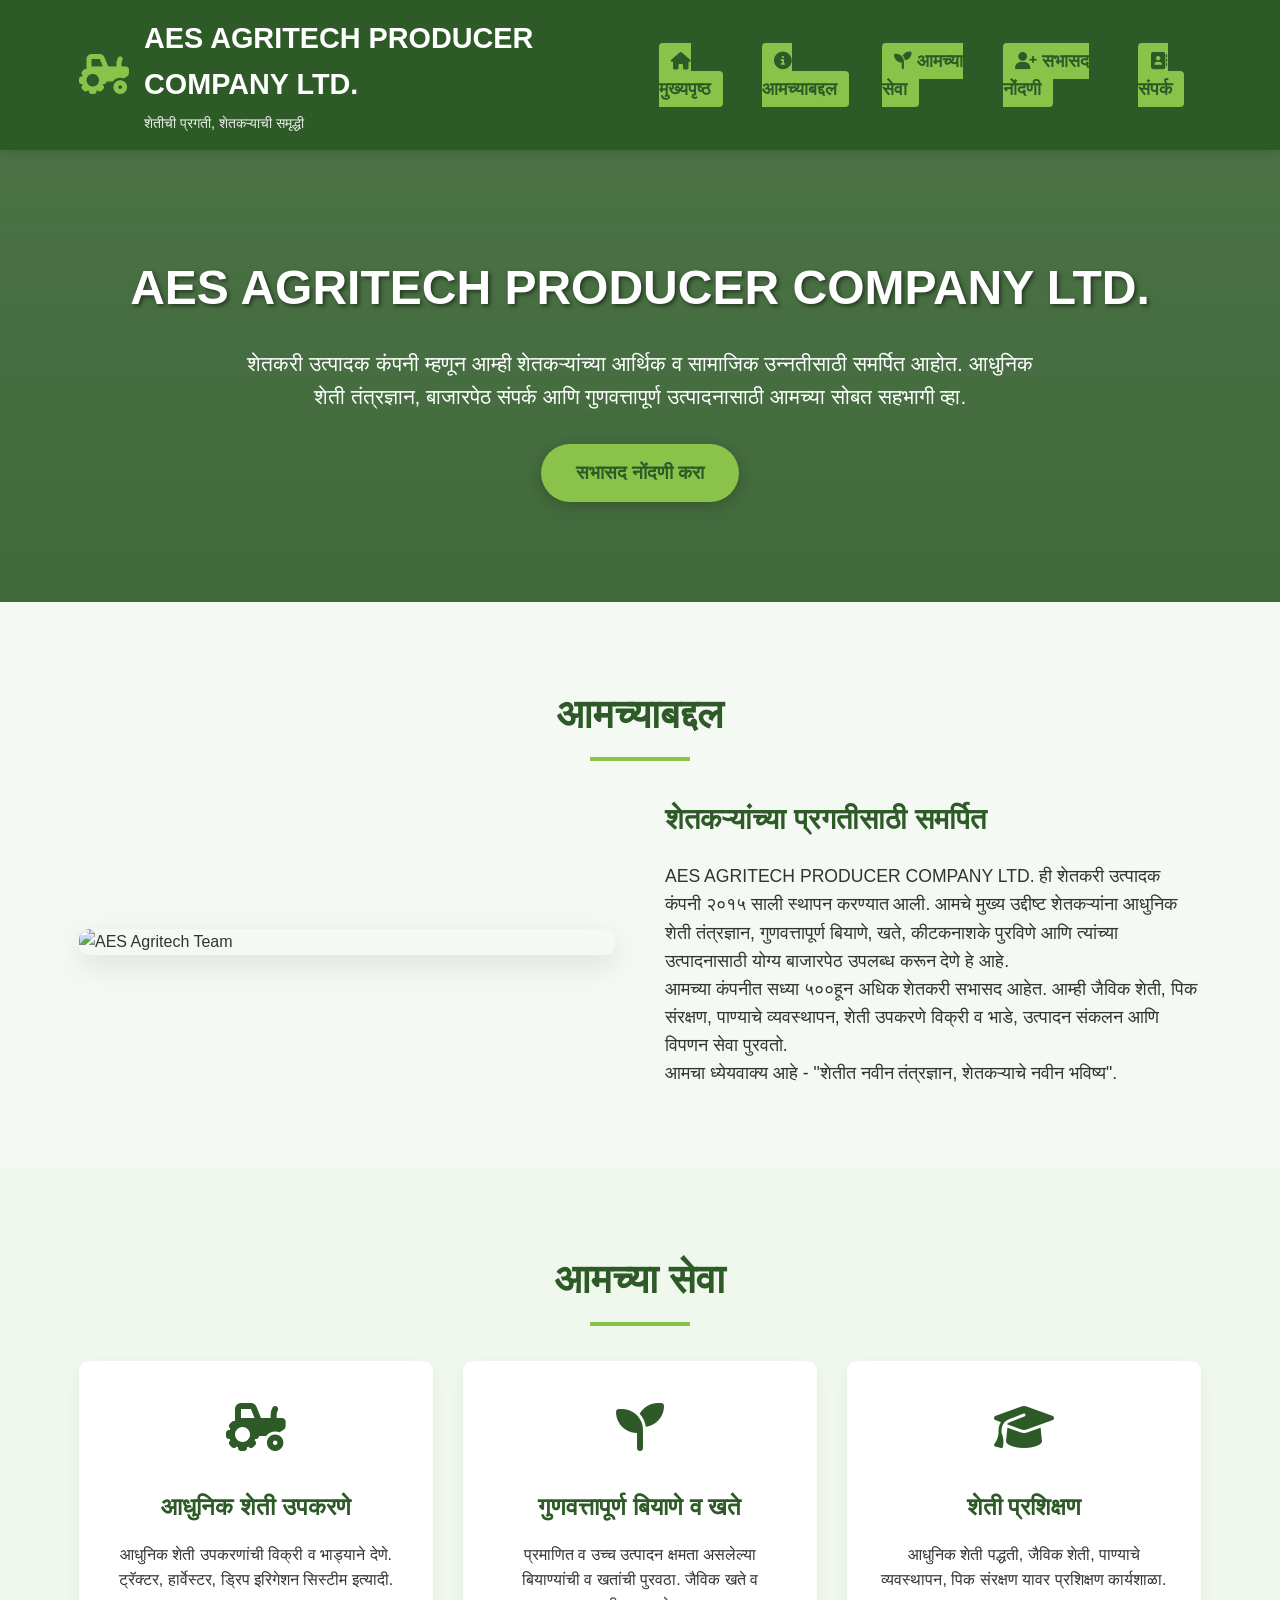
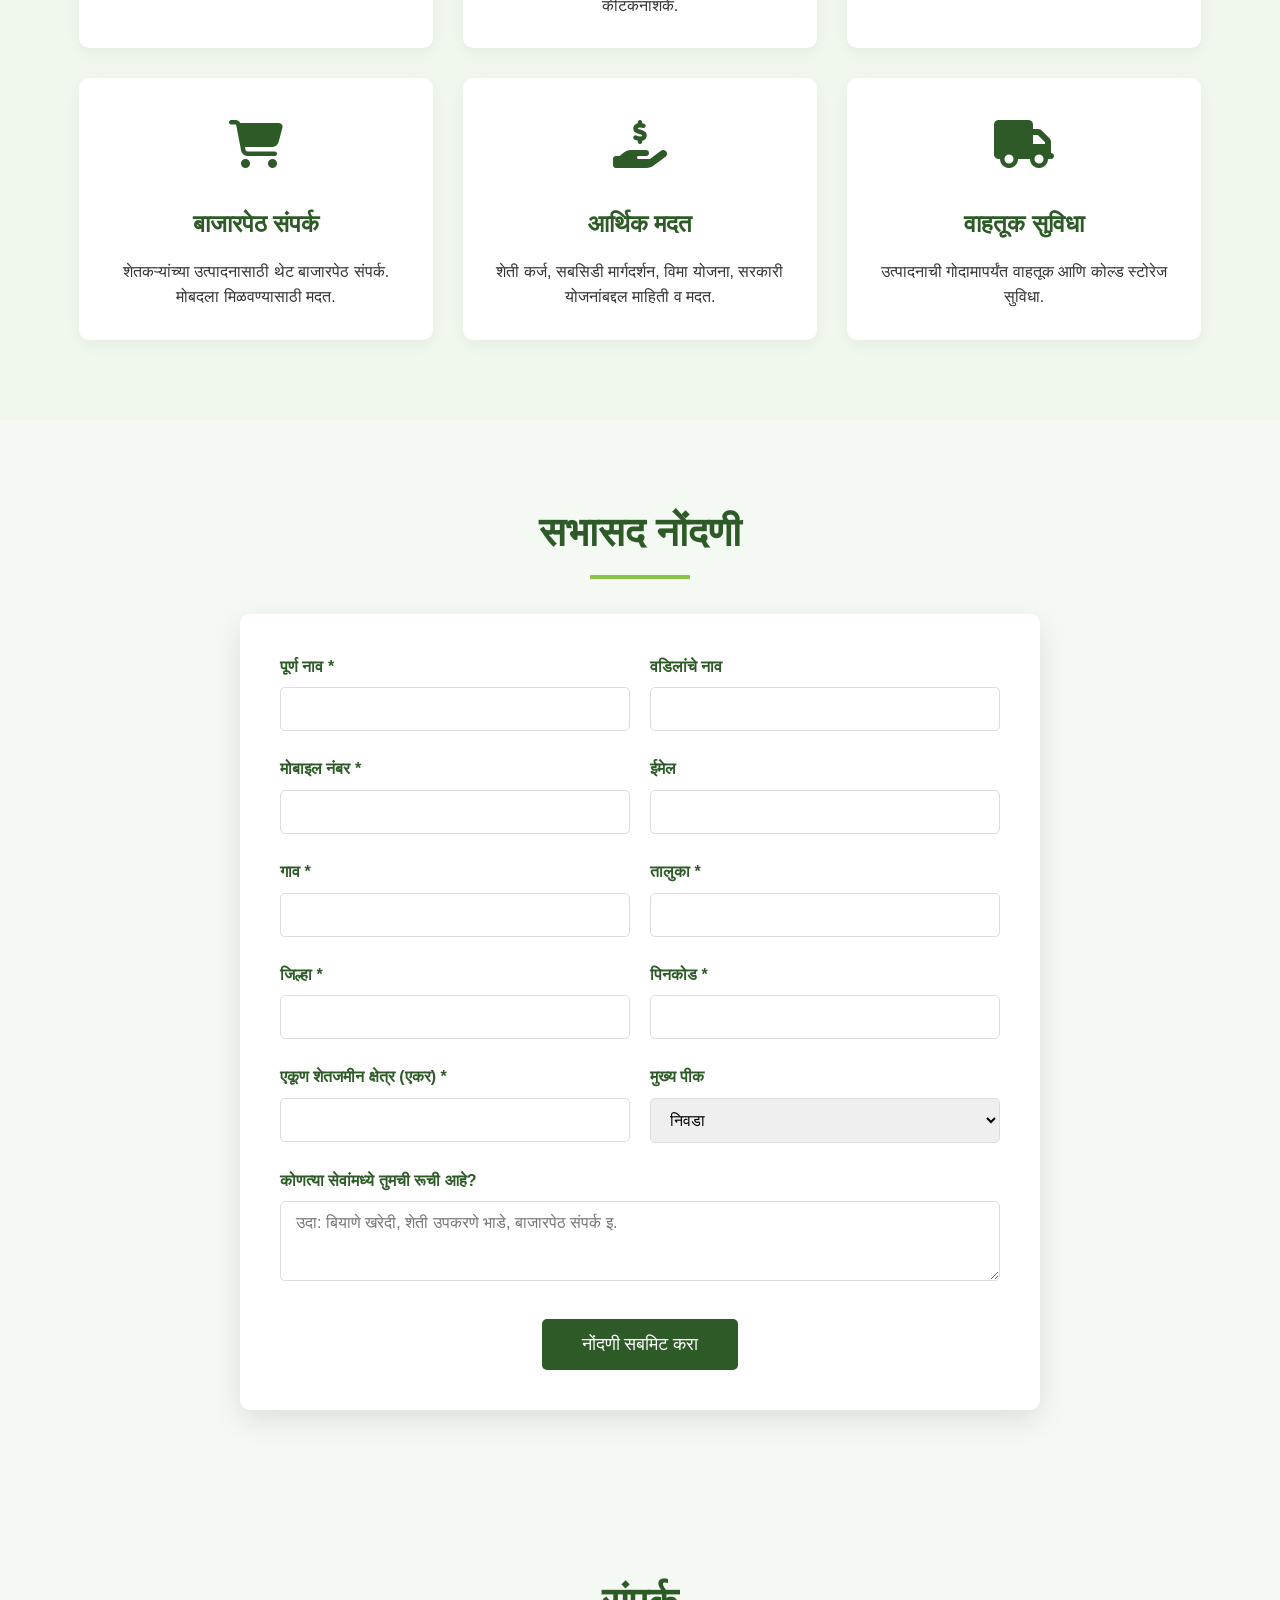
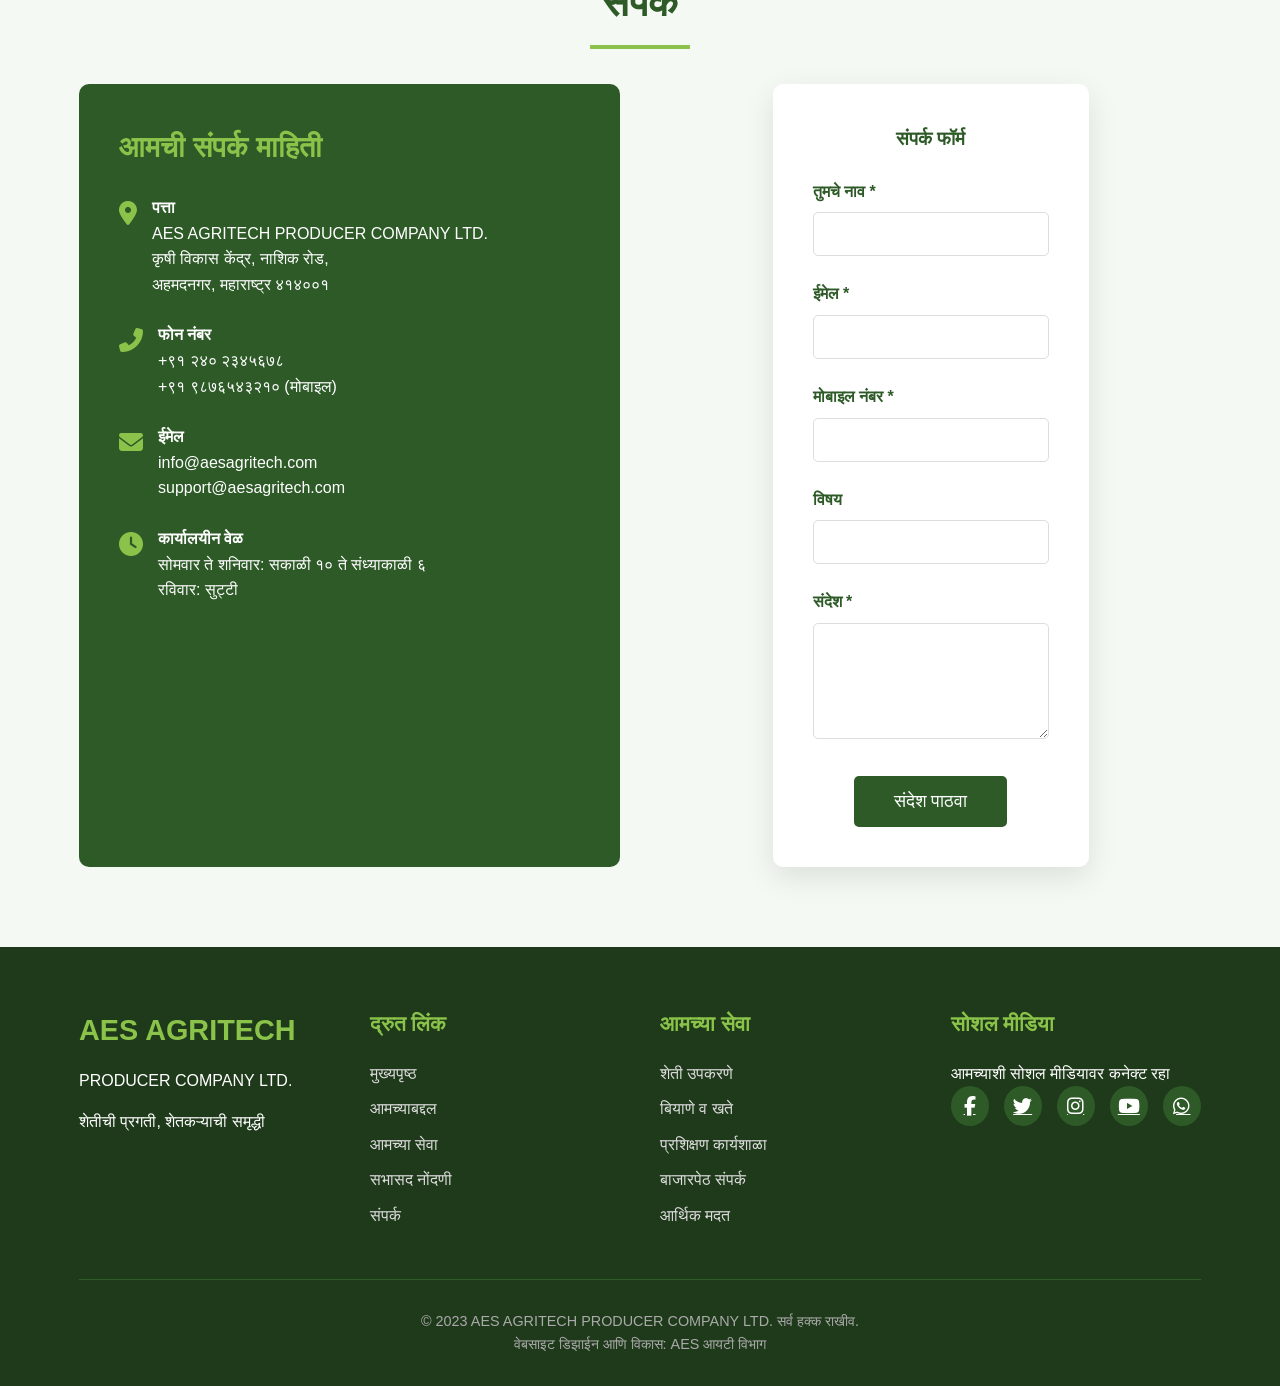
==== index.html @ 48a0ee80 "Create index.html" ====
<!DOCTYPE html>
<html lang="mr">
<head>
    <meta charset="UTF-8">
    <meta name="viewport" content="width=device-width, initial-scale=1.0">
    <title>AES AGRITECH PRODUCER COMPANY LTD.</title>
    <link rel="stylesheet" href="https://cdnjs.cloudflare.com/ajax/libs/font-awesome/6.4.0/css/all.min.css">
    <style>
        * {
            margin: 0;
            padding: 0;
            box-sizing: border-box;
            font-family: 'Segoe UI', Tahoma, Geneva, Verdana, sans-serif;
        }
        
        body {
            background-color: #f5f9f4;
            color: #333;
            line-height: 1.6;
        }
        
        .container {
            width: 90%;
            max-width: 1200px;
            margin: 0 auto;
            padding: 0 15px;
        }
        
        /* Header Styles */
        header {
            background-color: #2d5a27;
            color: white;
            padding: 15px 0;
            box-shadow: 0 4px 12px rgba(0, 0, 0, 0.1);
            position: sticky;
            top: 0;
            z-index: 1000;
        }
        
        .header-container {
            display: flex;
            justify-content: space-between;
            align-items: center;
        }
        
        .logo {
            display: flex;
            align-items: center;
            gap: 15px;
        }
        
        .logo-icon {
            font-size: 2.5rem;
            color: #8bc34a;
        }
        
        .logo-text h1 {
            font-size: 1.8rem;
            margin-bottom: 5px;
        }
        
        .logo-text p {
            font-size: 0.9rem;
            opacity: 0.9;
        }
        
        nav ul {
            display: flex;
            list-style: none;
        }
        
        nav ul li {
            margin-left: 25px;
        }
        
        nav ul li a {
            color: white;
            text-decoration: none;
            font-weight: 600;
            font-size: 1.1rem;
            padding: 8px 12px;
            border-radius: 4px;
            transition: all 0.3s ease;
        }
        
        nav ul li a:hover, nav ul li a.active {
            background-color: #8bc34a;
            color: #2d5a27;
        }
        
        .mobile-menu-btn {
            display: none;
            background: none;
            border: none;
            color: white;
            font-size: 1.5rem;
            cursor: pointer;
        }
        
        /* Hero Section */
        .hero {
            background: linear-gradient(rgba(45, 90, 39, 0.85), rgba(45, 90, 39, 0.9)), url('https://images.unsplash.com/photo-1500382017468-9049fed747ef?ixlib=rb-4.0.3&ixid=M3wxMjA3fDB8MHxwaG90by1wYWdlfHx8fGVufDB8fHx8fA%3D%3D&auto=format&fit=crop&w=1200&q=80');
            background-size: cover;
            background-position: center;
            color: white;
            padding: 100px 0;
            text-align: center;
        }
        
        .hero h2 {
            font-size: 3rem;
            margin-bottom: 20px;
            text-shadow: 2px 2px 4px rgba(0, 0, 0, 0.5);
        }
        
        .hero p {
            font-size: 1.3rem;
            max-width: 800px;
            margin: 0 auto 30px;
        }
        
        .cta-button {
            display: inline-block;
            background-color: #8bc34a;
            color: #2d5a27;
            padding: 14px 35px;
            font-size: 1.2rem;
            font-weight: bold;
            text-decoration: none;
            border-radius: 50px;
            transition: all 0.3s ease;
            box-shadow: 0 4px 15px rgba(0, 0, 0, 0.2);
        }
        
        .cta-button:hover {
            background-color: #7cb342;
            transform: translateY(-3px);
            box-shadow: 0 6px 20px rgba(0, 0, 0, 0.25);
        }
        
        /* Main Content */
        .section {
            padding: 80px 0;
        }
        
        .section-title {
            text-align: center;
            color: #2d5a27;
            font-size: 2.5rem;
            margin-bottom: 50px;
            position: relative;
        }
        
        .section-title:after {
            content: '';
            position: absolute;
            width: 100px;
            height: 4px;
            background-color: #8bc34a;
            bottom: -15px;
            left: 50%;
            transform: translateX(-50%);
        }
        
        .about-content {
            display: flex;
            align-items: center;
            gap: 50px;
        }
        
        .about-image {
            flex: 1;
            border-radius: 10px;
            overflow: hidden;
            box-shadow: 0 10px 30px rgba(0, 0, 0, 0.1);
        }
        
        .about-image img {
            width: 100%;
            height: auto;
            display: block;
        }
        
        .about-text {
            flex: 1;
            font-size: 1.1rem;
        }
        
        .about-text h3 {
            color: #2d5a27;
            font-size: 1.8rem;
            margin-bottom: 20px;
        }
        
        /* Services */
        .services {
            background-color: #f0f7ed;
        }
        
        .services-container {
            display: grid;
            grid-template-columns: repeat(auto-fit, minmax(300px, 1fr));
            gap: 30px;
        }
        
        .service-card {
            background-color: white;
            border-radius: 10px;
            padding: 30px;
            box-shadow: 0 5px 15px rgba(0, 0, 0, 0.05);
            transition: transform 0.3s ease;
            text-align: center;
        }
        
        .service-card:hover {
            transform: translateY(-10px);
        }
        
        .service-icon {
            font-size: 3rem;
            color: #2d5a27;
            margin-bottom: 20px;
        }
        
        .service-card h3 {
            color: #2d5a27;
            margin-bottom: 15px;
            font-size: 1.5rem;
        }
        
        /* Registration Form */
        .registration-form {
            background-color: white;
            padding: 40px;
            border-radius: 10px;
            box-shadow: 0 10px 30px rgba(0, 0, 0, 0.1);
            max-width: 800px;
            margin: 0 auto;
        }
        
        .form-group {
            margin-bottom: 25px;
        }
        
        .form-group label {
            display: block;
            margin-bottom: 8px;
            color: #2d5a27;
            font-weight: 600;
        }
        
        .form-group input, .form-group select, .form-group textarea {
            width: 100%;
            padding: 12px 15px;
            border: 1px solid #ddd;
            border-radius: 5px;
            font-size: 1rem;
        }
        
        .form-row {
            display: flex;
            gap: 20px;
        }
        
        .form-row .form-group {
            flex: 1;
        }
        
        .submit-btn {
            background-color: #2d5a27;
            color: white;
            border: none;
            padding: 15px 40px;
            font-size: 1.1rem;
            border-radius: 5px;
            cursor: pointer;
            transition: background-color 0.3s ease;
            display: block;
            margin: 30px auto 0;
        }
        
        .submit-btn:hover {
            background-color: #8bc34a;
            color: #2d5a27;
        }
        
        /* Contact Section */
        .contact-container {
            display: grid;
            grid-template-columns: repeat(auto-fit, minmax(300px, 1fr));
            gap: 40px;
        }
        
        .contact-info {
            background-color: #2d5a27;
            color: white;
            padding: 40px;
            border-radius: 10px;
        }
        
        .contact-info h3 {
            font-size: 1.8rem;
            margin-bottom: 25px;
            color: #8bc34a;
        }
        
        .contact-item {
            display: flex;
            align-items: flex-start;
            margin-bottom: 25px;
        }
        
        .contact-icon {
            font-size: 1.5rem;
            margin-right: 15px;
            color: #8bc34a;
        }
        
        /* Footer */
        footer {
            background-color: #1e3a1a;
            color: white;
            padding: 60px 0 30px;
        }
        
        .footer-container {
            display: grid;
            grid-template-columns: repeat(auto-fit, minmax(250px, 1fr));
            gap: 40px;
            margin-bottom: 40px;
        }
        
        .footer-logo h3 {
            font-size: 1.8rem;
            margin-bottom: 15px;
            color: #8bc34a;
        }
        
        .footer-links h4, .footer-social h4 {
            font-size: 1.3rem;
            margin-bottom: 20px;
            color: #8bc34a;
        }
        
        .footer-links ul {
            list-style: none;
        }
        
        .footer-links ul li {
            margin-bottom: 10px;
        }
        
        .footer-links ul li a {
            color: #ddd;
            text-decoration: none;
            transition: color 0.3s ease;
        }
        
        .footer-links ul li a:hover {
            color: #8bc34a;
        }
        
        .social-icons {
            display: flex;
            gap: 15px;
        }
        
        .social-icons a {
            display: inline-flex;
            align-items: center;
            justify-content: center;
            width: 40px;
            height: 40px;
            background-color: #2d5a27;
            color: white;
            border-radius: 50%;
            font-size: 1.2rem;
            transition: all 0.3s ease;
        }
        
        .social-icons a:hover {
            background-color: #8bc34a;
            color: #2d5a27;
            transform: translateY(-3px);
        }
        
        .copyright {
            text-align: center;
            padding-top: 30px;
            border-top: 1px solid #2d5a27;
            color: #aaa;
            font-size: 0.9rem;
        }
        
        /* Page Content */
        .page-content {
            min-height: 60vh;
            padding: 80px 0;
        }
        
        /* Responsive Styles */
        @media (max-width: 992px) {
            .about-content {
                flex-direction: column;
            }
            
            .hero h2 {
                font-size: 2.5rem;
            }
        }
        
        @media (max-width: 768px) {
            nav ul {
                display: none;
                position: absolute;
                top: 100%;
                left: 0;
                width: 100%;
                background-color: #2d5a27;
                flex-direction: column;
                padding: 20px 0;
                box-shadow: 0 10px 15px rgba(0, 0, 0, 0.1);
            }
            
            nav ul.show {
                display: flex;
            }
            
            nav ul li {
                margin: 0;
                text-align: center;
            }
            
            nav ul li a {
                display: block;
                padding: 15px;
            }
            
            .mobile-menu-btn {
                display: block;
            }
            
            .hero h2 {
                font-size: 2rem;
            }
            
            .hero p {
                font-size: 1.1rem;
            }
            
            .form-row {
                flex-direction: column;
                gap: 0;
            }
            
            .section-title {
                font-size: 2rem;
            }
        }
        
        @media (max-width: 480px) {
            .hero {
                padding: 70px 0;
            }
            
            .hero h2 {
                font-size: 1.8rem;
            }
            
            .registration-form, .contact-info {
                padding: 25px;
            }
            
            .section {
                padding: 60px 0;
            }
        }
    </style>
</head>
<body>
    <!-- Header -->
    <header>
        <div class="container header-container">
            <div class="logo">
                <div class="logo-icon">
                    <i class="fas fa-tractor"></i>
                </div>
                <div class="logo-text">
                    <h1>AES AGRITECH PRODUCER COMPANY LTD.</h1>
                    <p>शेतीची प्रगती, शेतकऱ्याची समृद्धी</p>
                </div>
            </div>
            
            <button class="mobile-menu-btn" id="mobileMenuBtn">
                <i class="fas fa-bars"></i>
            </button>
            
            <nav>
                <ul id="navMenu">
                    <li><a href="index.html" class="active"><i class="fas fa-home"></i> मुख्यपृष्ठ</a></li>
                    <li><a href="about.html"><i class="fas fa-info-circle"></i> आमच्याबद्दल</a></li>
                    <li><a href="services.html"><i class="fas fa-seedling"></i> आमच्या सेवा</a></li>
                    <li><a href="registration.html"><i class="fas fa-user-plus"></i> सभासद नोंदणी</a></li>
                    <li><a href="contact.html"><i class="fas fa-address-book"></i> संपर्क</a></li>
                </ul>
            </nav>
        </div>
    </header>

    <!-- Hero Section -->
    <section class="hero">
        <div class="container">
            <h2>AES AGRITECH PRODUCER COMPANY LTD.</h2>
            <p>शेतकरी उत्पादक कंपनी म्हणून आम्ही शेतकऱ्यांच्या आर्थिक व सामाजिक उन्नतीसाठी समर्पित आहोत. आधुनिक शेती तंत्रज्ञान, बाजारपेठ संपर्क आणि गुणवत्तापूर्ण उत्पादनासाठी आमच्या सोबत सहभागी व्हा.</p>
            <a href="registration.html" class="cta-button">सभासद नोंदणी करा</a>
        </div>
    </section>

    <!-- About Section -->
    <section class="section" id="about">
        <div class="container">
            <h2 class="section-title">आमच्याबद्दल</h2>
            <div class="about-content">
                <div class="about-image">
                    <img src="https://images.unsplash.com/photo-1625246333195-78d9c38ad449?ixlib=rb-4.0.3&ixid=M3wxMjA3fDB8MHxwaG90by1wYWdlfHx8fGVufDB8fHx8fA%3D%3D&auto=format&fit=crop&w=800&q=80" alt="AES Agritech Team">
                </div>
                <div class="about-text">
                    <h3>शेतकऱ्यांच्या प्रगतीसाठी समर्पित</h3>
                    <p>AES AGRITECH PRODUCER COMPANY LTD. ही शेतकरी उत्पादक कंपनी २०१५ साली स्थापन करण्यात आली. आमचे मुख्य उद्दीष्ट शेतकऱ्यांना आधुनिक शेती तंत्रज्ञान, गुणवत्तापूर्ण बियाणे, खते, कीटकनाशके पुरविणे आणि त्यांच्या उत्पादनासाठी योग्य बाजारपेठ उपलब्ध करून देणे हे आहे.</p>
                    <p>आमच्या कंपनीत सध्या ५००हून अधिक शेतकरी सभासद आहेत. आम्ही जैविक शेती, पिक संरक्षण, पाण्याचे व्यवस्थापन, शेती उपकरणे विक्री व भाडे, उत्पादन संकलन आणि विपणन सेवा पुरवतो.</p>
                    <p>आमचा ध्येयवाक्य आहे - "शेतीत नवीन तंत्रज्ञान, शेतकऱ्याचे नवीन भविष्य".</p>
                </div>
            </div>
        </div>
    </section>

    <!-- Services Section -->
    <section class="section services" id="services">
        <div class="container">
            <h2 class="section-title">आमच्या सेवा</h2>
            <div class="services-container">
                <div class="service-card">
                    <div class="service-icon">
                        <i class="fas fa-tractor"></i>
                    </div>
                    <h3>आधुनिक शेती उपकरणे</h3>
                    <p>आधुनिक शेती उपकरणांची विक्री व भाड्याने देणे. ट्रॅक्टर, हार्वेस्टर, ड्रिप इरिगेशन सिस्टीम इत्यादी.</p>
                </div>
                
                <div class="service-card">
                    <div class="service-icon">
                        <i class="fas fa-seedling"></i>
                    </div>
                    <h3>गुणवत्तापूर्ण बियाणे व खते</h3>
                    <p>प्रमाणित व उच्च उत्पादन क्षमता असलेल्या बियाण्यांची व खतांची पुरवठा. जैविक खते व कीटकनाशके.</p>
                </div>
                
                <div class="service-card">
                    <div class="service-icon">
                        <i class="fas fa-graduation-cap"></i>
                    </div>
                    <h3>शेती प्रशिक्षण</h3>
                    <p>आधुनिक शेती पद्धती, जैविक शेती, पाण्याचे व्यवस्थापन, पिक संरक्षण यावर प्रशिक्षण कार्यशाळा.</p>
                </div>
                
                <div class="service-card">
                    <div class="service-icon">
                        <i class="fas fa-shopping-cart"></i>
                    </div>
                    <h3>बाजारपेठ संपर्क</h3>
                    <p>शेतकऱ्यांच्या उत्पादनासाठी थेट बाजारपेठ संपर्क. मोबदला मिळवण्यासाठी मदत.</p>
                </div>
                
                <div class="service-card">
                    <div class="service-icon">
                        <i class="fas fa-hand-holding-usd"></i>
                    </div>
                    <h3>आर्थिक मदत</h3>
                    <p>शेती कर्ज, सबसिडी मार्गदर्शन, विमा योजना, सरकारी योजनांबद्दल माहिती व मदत.</p>
                </div>
                
                <div class="service-card">
                    <div class="service-icon">
                        <i class="fas fa-truck"></i>
                    </div>
                    <h3>वाहतूक सुविधा</h3>
                    <p>उत्पादनाची गोदामापर्यंत वाहतूक आणि कोल्ड स्टोरेज सुविधा.</p>
                </div>
            </div>
        </div>
    </section>

    <!-- Registration Section -->
    <section class="section" id="registration">
        <div class="container">
            <h2 class="section-title">सभासद नोंदणी</h2>
            <div class="registration-form">
                <form id="memberRegistrationForm">
                    <div class="form-row">
                        <div class="form-group">
                            <label for="fullName">पूर्ण नाव *</label>
                            <input type="text" id="fullName" name="fullName" required>
                        </div>
                        <div class="form-group">
                            <label for="fatherName">वडिलांचे नाव</label>
                            <input type="text" id="fatherName" name="fatherName">
                        </div>
                    </div>
                    
                    <div class="form-row">
                        <div class="form-group">
                            <label for="mobile">मोबाइल नंबर *</label>
                            <input type="tel" id="mobile" name="mobile" required>
                        </div>
                        <div class="form-group">
                            <label for="email">ईमेल</label>
                            <input type="email" id="email" name="email">
                        </div>
                    </div>
                    
                    <div class="form-row">
                        <div class="form-group">
                            <label for="village">गाव *</label>
                            <input type="text" id="village" name="village" required>
                        </div>
                        <div class="form-group">
                            <label for="taluka">तालुका *</label>
                            <input type="text" id="taluka" name="taluka" required>
                        </div>
                    </div>
                    
                    <div class="form-row">
                        <div class="form-group">
                            <label for="district">जिल्हा *</label>
                            <input type="text" id="district" name="district" required>
                        </div>
                        <div class="form-group">
                            <label for="pincode">पिनकोड *</label>
                            <input type="text" id="pincode" name="pincode" required>
                        </div>
                    </div>
                    
                    <div class="form-row">
                        <div class="form-group">
                            <label for="landArea">एकूण शेतजमीन क्षेत्र (एकर) *</label>
                            <input type="number" id="landArea" name="landArea" required>
                        </div>
                        <div class="form-group">
                            <label for="mainCrop">मुख्य पीक</label>
                            <select id="mainCrop" name="mainCrop">
                                <option value="">निवडा</option>
                                <option value="गहू">गहू</option>
                                <option value="बाजरी">बाजरी</option>
                                <option value="ज्वारी">ज्वारी</option>
                                <option value="कापूस">कापूस</option>
                                <option value="सोयाबीन">सोयाबीन</option>
                                <option value="ऊस">ऊस</option>
                                <option value="भुईमूग">भुईमूग</option>
                                <option value="इतर">इतर</option>
                            </select>
                        </div>
                    </div>
                    
                    <div class="form-group">
                        <label for="servicesInterest">कोणत्या सेवांमध्ये तुमची रूची आहे?</label>
                        <textarea id="servicesInterest" name="servicesInterest" rows="3" placeholder="उदा: बियाणे खरेदी, शेती उपकरणे भाडे, बाजारपेठ संपर्क इ."></textarea>
                    </div>
                    
                    <button type="submit" class="submit-btn">नोंदणी सबमिट करा</button>
                </form>
            </div>
        </div>
    </section>

    <!-- Contact Section -->
    <section class="section" id="contact">
        <div class="container">
            <h2 class="section-title">संपर्क</h2>
            <div class="contact-container">
                <div class="contact-info">
                    <h3>आमची संपर्क माहिती</h3>
                    
                    <div class="contact-item">
                        <div class="contact-icon">
                            <i class="fas fa-map-marker-alt"></i>
                        </div>
                        <div>
                            <h4>पत्ता</h4>
                            <p>AES AGRITECH PRODUCER COMPANY LTD.<br>
                            कृषी विकास केंद्र, नाशिक रोड,<br>
                            अहमदनगर, महाराष्ट्र ४१४००१</p>
                        </div>
                    </div>
                    
                    <div class="contact-item">
                        <div class="contact-icon">
                            <i class="fas fa-phone-alt"></i>
                        </div>
                        <div>
                            <h4>फोन नंबर</h4>
                            <p>+९१ २४० २३४५६७८<br>
                            +९१ ९८७६५४३२१० (मोबाइल)</p>
                        </div>
                    </div>
                    
                    <div class="contact-item">
                        <div class="contact-icon">
                            <i class="fas fa-envelope"></i>
                        </div>
                        <div>
                            <h4>ईमेल</h4>
                            <p>info@aesagritech.com<br>
                            support@aesagritech.com</p>
                        </div>
                    </div>
                    
                    <div class="contact-item">
                        <div class="contact-icon">
                            <i class="fas fa-clock"></i>
                        </div>
                        <div>
                            <h4>कार्यालयीन वेळ</h4>
                            <p>सोमवार ते शनिवार: सकाळी १० ते संध्याकाळी ६<br>
                            रविवार: सुट्टी</p>
                        </div>
                    </div>
                </div>
                
                <div class="registration-form">
                    <h3 style="color: #2d5a27; margin-bottom: 25px; text-align: center;">संपर्क फॉर्म</h3>
                    <form id="contactForm">
                        <div class="form-group">
                            <label for="contactName">तुमचे नाव *</label>
                            <input type="text" id="contactName" name="contactName" required>
                        </div>
                        
                        <div class="form-group">
                            <label for="contactEmail">ईमेल *</label>
                            <input type="email" id="contactEmail" name="contactEmail" required>
                        </div>
                        
                        <div class="form-group">
                            <label for="contactMobile">मोबाइल नंबर *</label>
                            <input type="tel" id="contactMobile" name="contactMobile" required>
                        </div>
                        
                        <div class="form-group">
                            <label for="contactSubject">विषय</label>
                            <input type="text" id="contactSubject" name="contactSubject">
                        </div>
                        
                        <div class="form-group">
                            <label for="contactMessage">संदेश *</label>
                            <textarea id="contactMessage" name="contactMessage" rows="5" required></textarea>
                        </div>
                        
                        <button type="submit" class="submit-btn">संदेश पाठवा</button>
                    </form>
                </div>
            </div>
        </div>
    </section>

    <!-- Footer -->
    <footer>
        <div class="container">
            <div class="footer-container">
                <div class="footer-logo">
                    <h3>AES AGRITECH</h3>
                    <p>PRODUCER COMPANY LTD.</p>
                    <p style="margin-top: 15px;">शेतीची प्रगती, शेतकऱ्याची समृद्धी</p>
                </div>
                
                <div class="footer-links">
                    <h4>द्रुत लिंक</h4>
                    <ul>
                        <li><a href="index.html">मुख्यपृष्ठ</a></li>
                        <li><a href="about.html">आमच्याबद्दल</a></li>
                        <li><a href="services.html">आमच्या सेवा</a></li>
                        <li><a href="registration.html">सभासद नोंदणी</a></li>
                        <li><a href="contact.html">संपर्क</a></li>
                    </ul>
                </div>
                
                <div class="footer-links">
                    <h4>आमच्या सेवा</h4>
                    <ul>
                        <li><a href="#">शेती उपकरणे</a></li>
                        <li><a href="#">बियाणे व खते</a></li>
                        <li><a href="#">प्रशिक्षण कार्यशाळा</a></li>
                        <li><a href="#">बाजारपेठ संपर्क</a></li>
                        <li><a href="#">आर्थिक मदत</a></li>
                    </ul>
                </div>
                
                <div class="footer-social">
                    <h4>सोशल मीडिया</h4>
                    <p>आमच्याशी सोशल मीडियावर कनेक्ट रहा</p>
                    <div class="social-icons">
                        <a href="#"><i class="fab fa-facebook-f"></i></a>
                        <a href="#"><i class="fab fa-twitter"></i></a>
                        <a href="#"><i class="fab fa-instagram"></i></a>
                        <a href="#"><i class="fab fa-youtube"></i></a>
                        <a href="#"><i class="fab fa-whatsapp"></i></a>
                    </div>
                </div>
            </div>
            
            <div class="copyright">
                <p>© 2023 AES AGRITECH PRODUCER COMPANY LTD. सर्व हक्क राखीव.</p>
                <p>वेबसाइट डिझाईन आणि विकास: AES आयटी विभाग</p>
            </div>
        </div>
    </footer>

    <script>
        // Mobile menu toggle
        const mobileMenuBtn = document.getElementById('mobileMenuBtn');
        const navMenu = document.getElementById('navMenu');
        
        mobileMenuBtn.addEventListener('click', () => {
            navMenu.classList.toggle('show');
            mobileMenuBtn.innerHTML = navMenu.classList.contains('show') 
                ? '<i class="fas fa-times"></i>' 
                : '<i class="fas fa-bars"></i>';
        });
        
        // Form submission handling
        document.getElementById('memberRegistrationForm').addEventListener('submit', function(e) {
            e.preventDefault();
            alert('धन्यवाद! तुमची नोंदणी यशस्वीरित्या सबमिट झाली आहे. आम्ही लवकरच तुमच्याशी संपर्क साधू.');
            this.reset();
        });
        
        document.getElementById('contactForm').addEventListener('submit', function(e) {
            e.preventDefault();
            alert('धन्यवाद! तुमचा संदेश यशस्वीरित्या पाठवला गेला आहे. आम्ही लवकरच तुमच्याशी संपर्क साधू.');
            this.reset();
        });
        
        // Smooth scrolling for anchor links
        document.querySelectorAll('a[href^="#"]').forEach(anchor => {
            anchor.addEventListener('click', function(e) {
                if(this.getAttribute('href') === '#') return;
                
                e.preventDefault();
                const targetId = this.getAttribute('href');
                if(targetId === '#') return;
                
                const targetElement = document.querySelector(targetId);
                if(targetElement) {
                    window.scrollTo({
                        top: targetElement.offsetTop - 80,
                        behavior: 'smooth'
                    });
                    
                    // Close mobile menu if open
                    navMenu.classList.remove('show');
                    mobileMenuBtn.innerHTML = '<i class="fas fa-bars"></i>';
                }
            });
        });
        
        // Highlight active navigation item based on scroll position
        window.addEventListener('scroll', () => {
            const sections = document.querySelectorAll('section');
            const navLinks = document.querySelectorAll('nav ul li a');
            
            let current = '';
            sections.forEach(section => {
                const sectionTop = section.offsetTop;
                const sectionHeight = section.clientHeight;
                if(scrollY >= (sectionTop - 100)) {
                    current = section.getAttribute('id');
                }
            });
            
            navLinks.forEach(link => {
                link.classList.remove('active');
                if(link.getAttribute('href').includes(current)) {
                    link.classList.add('active');
                }
            });
        });
    </script>
</body>
</html>
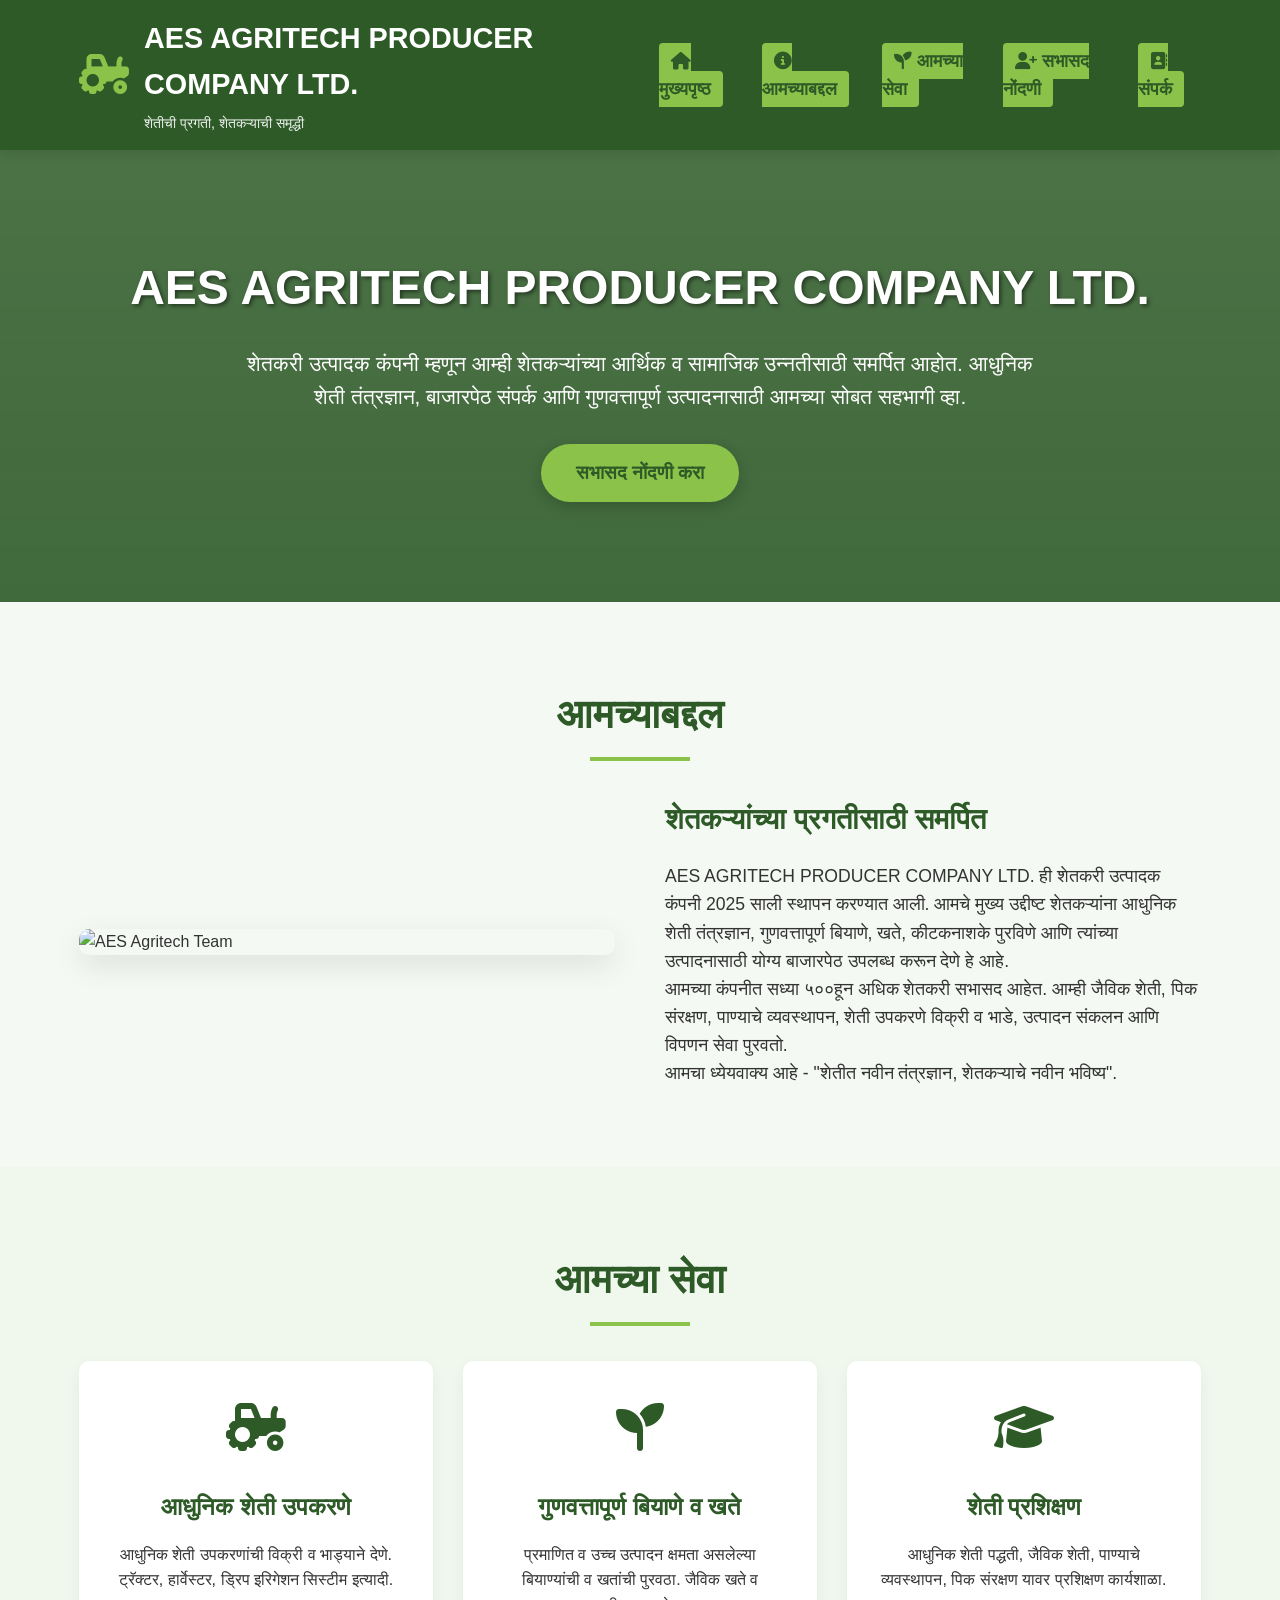
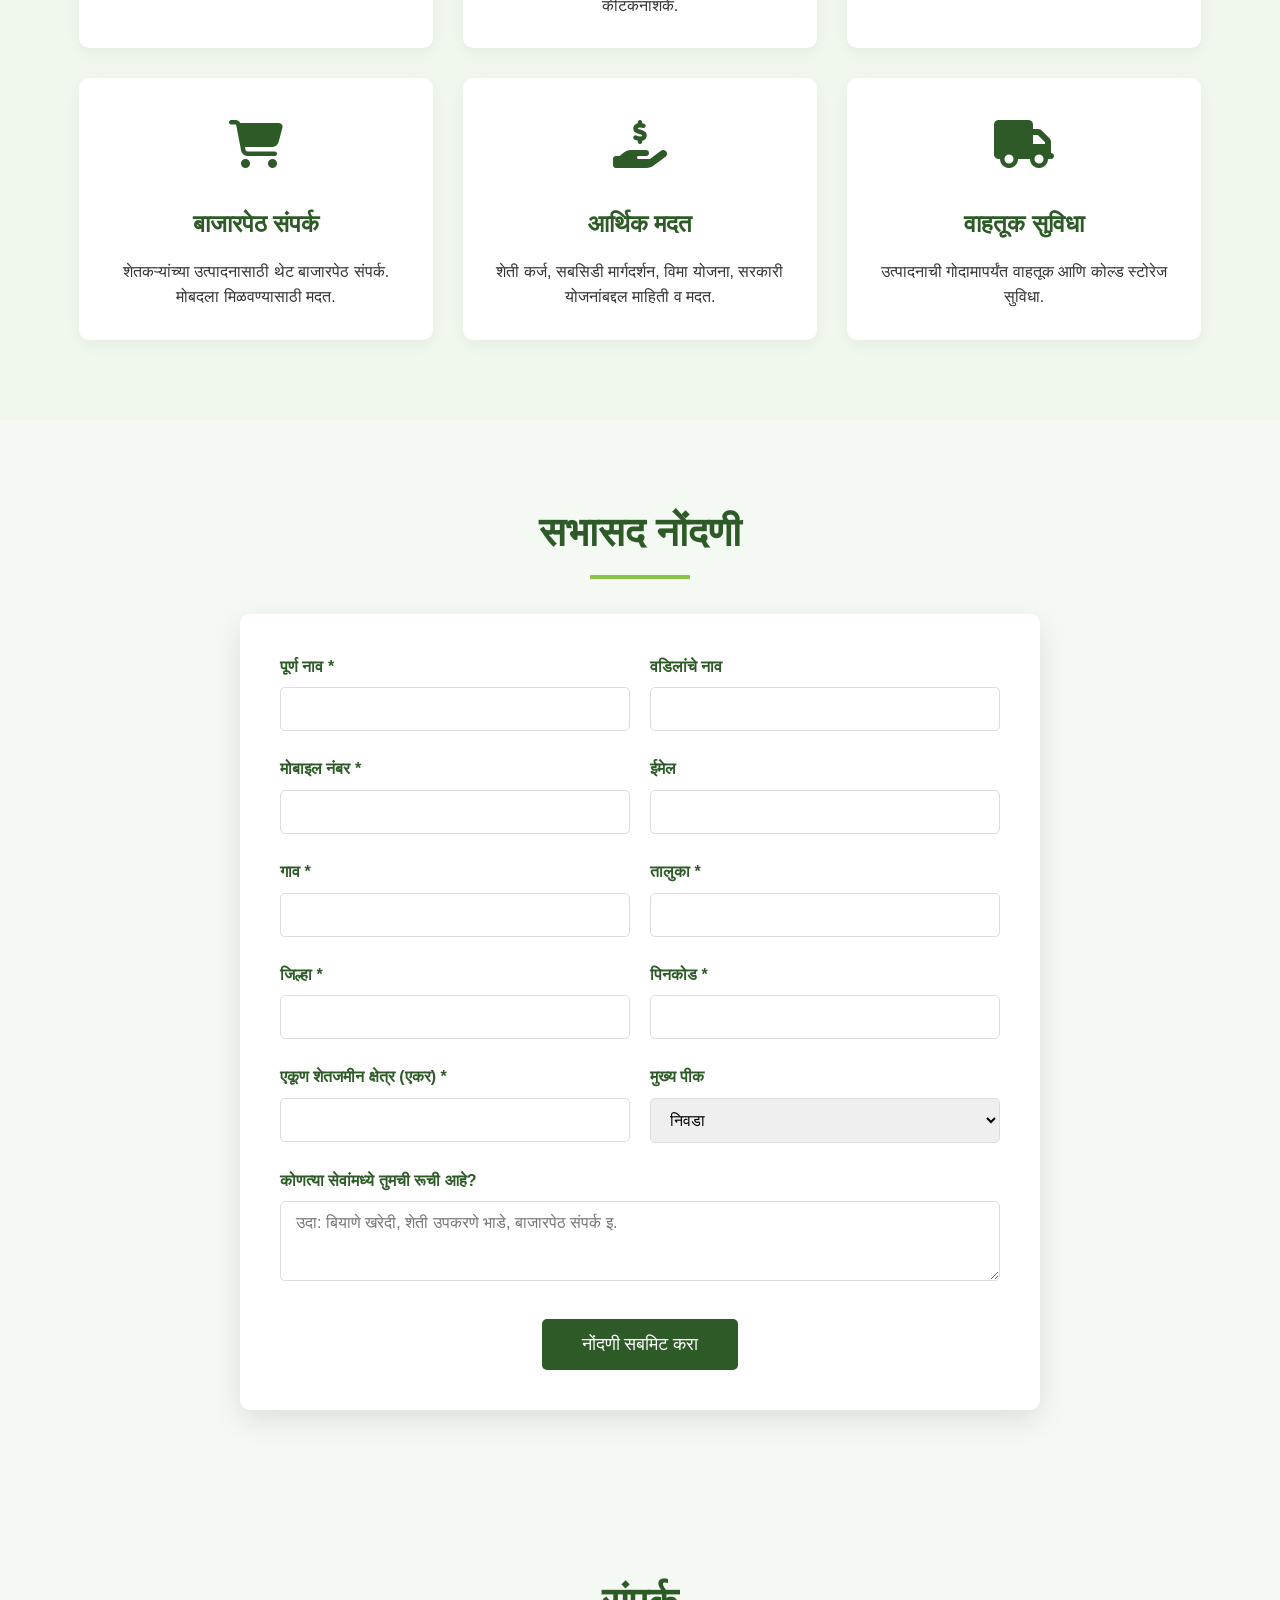
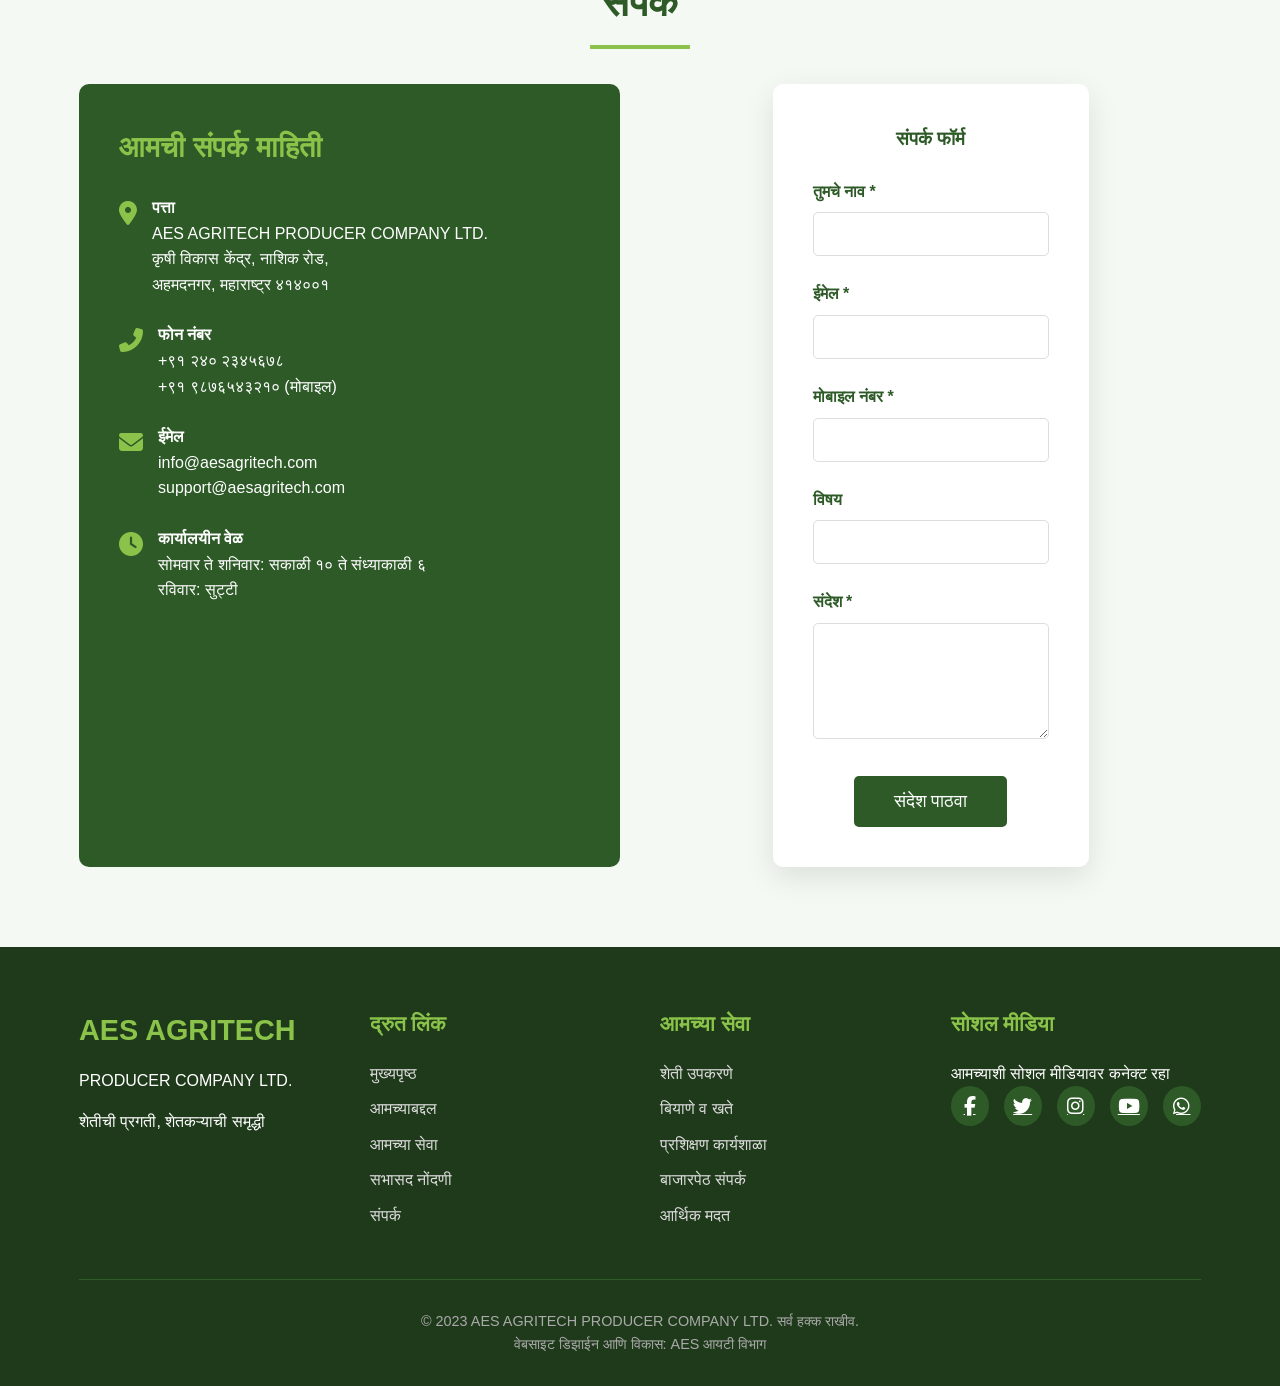
==== commit b5526ff0: "Update index.html" ====
--- a/index.html
+++ b/index.html
@@ -526,7 +526,7 @@
                 </div>
                 <div class="about-text">
                     <h3>शेतकऱ्यांच्या प्रगतीसाठी समर्पित</h3>
-                    <p>AES AGRITECH PRODUCER COMPANY LTD. ही शेतकरी उत्पादक कंपनी २०१५ साली स्थापन करण्यात आली. आमचे मुख्य उद्दीष्ट शेतकऱ्यांना आधुनिक शेती तंत्रज्ञान, गुणवत्तापूर्ण बियाणे, खते, कीटकनाशके पुरविणे आणि त्यांच्या उत्पादनासाठी योग्य बाजारपेठ उपलब्ध करून देणे हे आहे.</p>
+                    <p>AES AGRITECH PRODUCER COMPANY LTD. ही शेतकरी उत्पादक कंपनी 2025 साली स्थापन करण्यात आली. आमचे मुख्य उद्दीष्ट शेतकऱ्यांना आधुनिक शेती तंत्रज्ञान, गुणवत्तापूर्ण बियाणे, खते, कीटकनाशके पुरविणे आणि त्यांच्या उत्पादनासाठी योग्य बाजारपेठ उपलब्ध करून देणे हे आहे.</p>
                     <p>आमच्या कंपनीत सध्या ५००हून अधिक शेतकरी सभासद आहेत. आम्ही जैविक शेती, पिक संरक्षण, पाण्याचे व्यवस्थापन, शेती उपकरणे विक्री व भाडे, उत्पादन संकलन आणि विपणन सेवा पुरवतो.</p>
                     <p>आमचा ध्येयवाक्य आहे - "शेतीत नवीन तंत्रज्ञान, शेतकऱ्याचे नवीन भविष्य".</p>
                 </div>
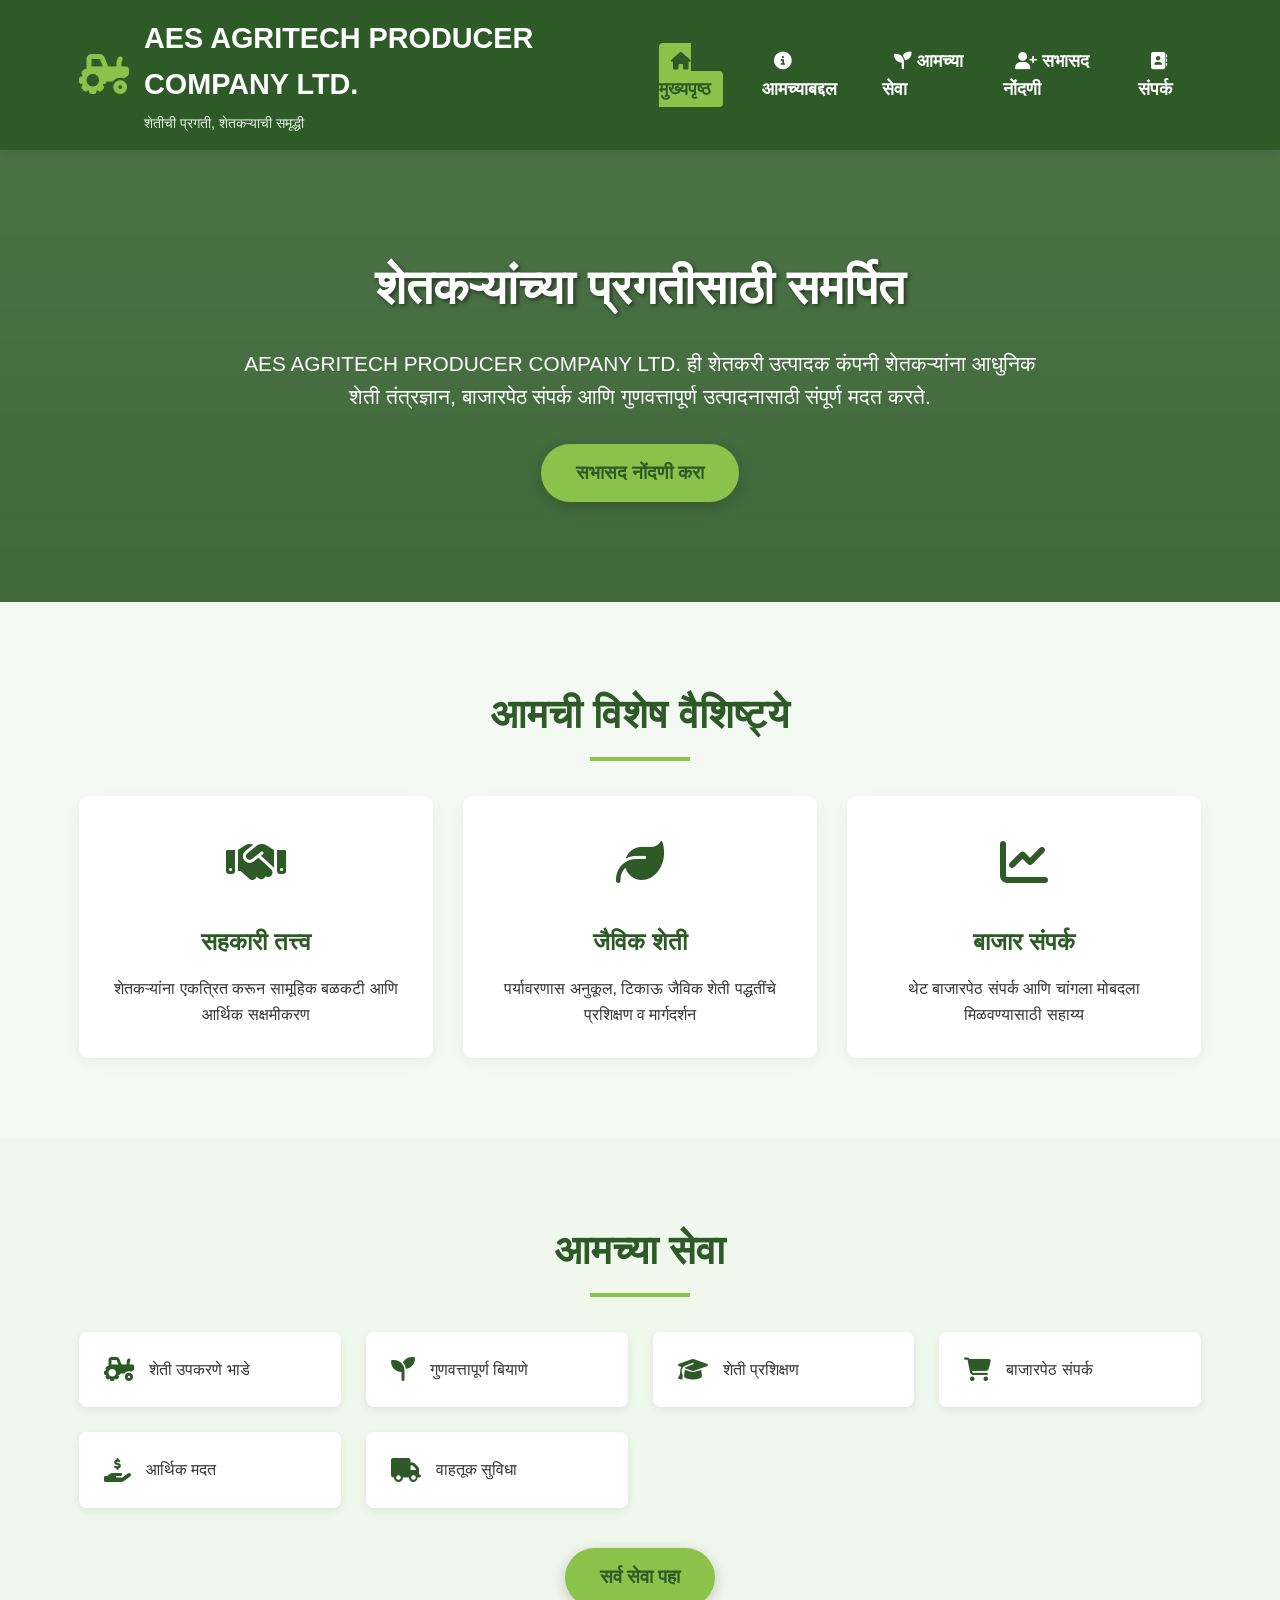
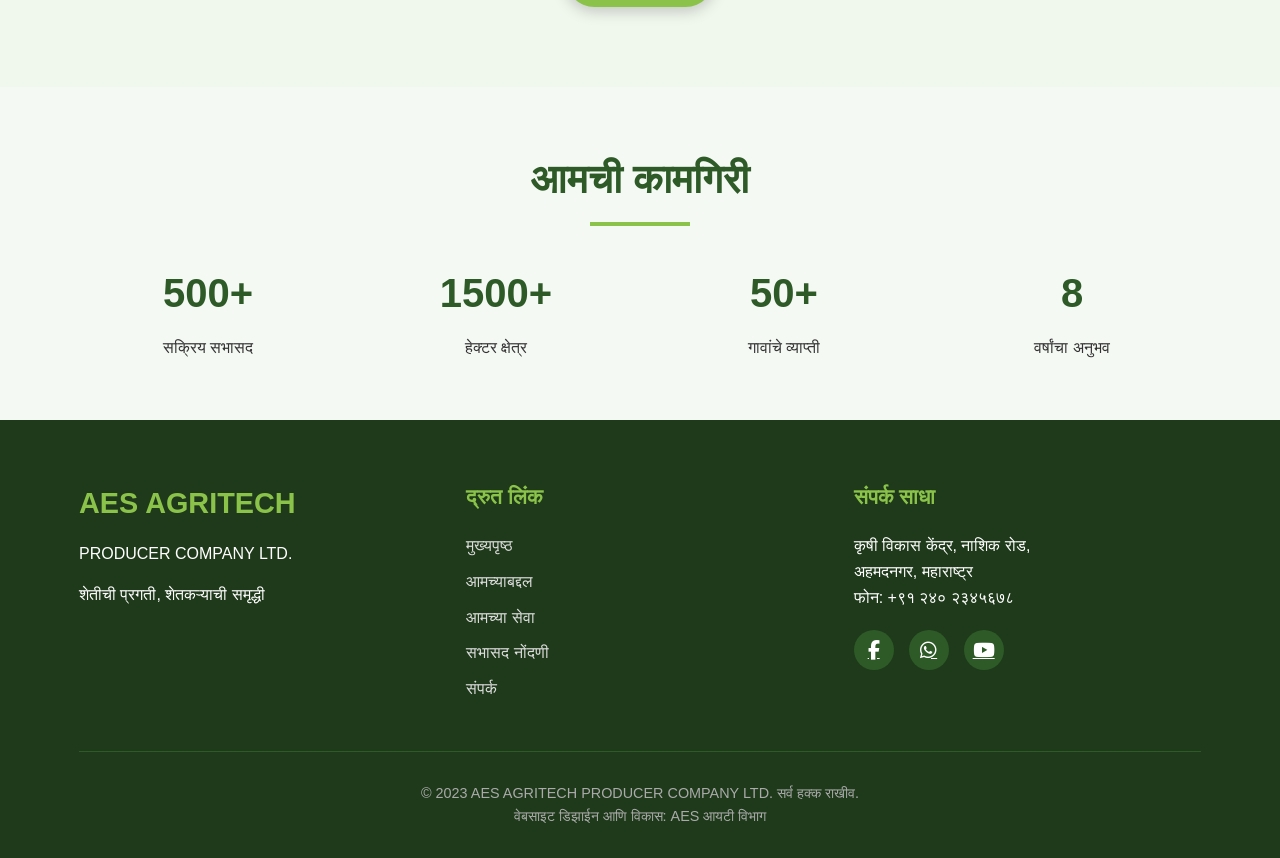
==== commit ffb89e61: "Update index.html" ====
--- a/index.html
+++ b/index.html
@@ -99,7 +99,7 @@
         
         /* Hero Section */
         .hero {
-            background: linear-gradient(rgba(45, 90, 39, 0.85), rgba(45, 90, 39, 0.9)), url('https://images.unsplash.com/photo-1500382017468-9049fed747ef?ixlib=rb-4.0.3&ixid=M3wxMjA3fDB8MHxwaG90by1wYWdlfHx8fGVufDB8fHx8fA%3D%3D&auto=format&fit=crop&w=1200&q=80');
+            background: linear-gradient(rgba(45, 90, 39, 0.85), rgba(45, 90, 39, 0.9)), url('https://images.unsplash.com/photo-1500382017468-9049fed747ef?ixlib=rb-4.0.3&auto=format&fit=crop&w=1200&q=80');
             background-size: cover;
             background-position: center;
             color: white;
@@ -138,8 +138,8 @@
             box-shadow: 0 6px 20px rgba(0, 0, 0, 0.25);
         }
         
-        /* Main Content */
-        .section {
+        /* Features Section */
+        .features {
             padding: 80px 0;
         }
         
@@ -162,158 +162,83 @@
             transform: translateX(-50%);
         }
         
-        .about-content {
-            display: flex;
-            align-items: center;
-            gap: 50px;
-        }
-        
-        .about-image {
-            flex: 1;
-            border-radius: 10px;
-            overflow: hidden;
-            box-shadow: 0 10px 30px rgba(0, 0, 0, 0.1);
-        }
-        
-        .about-image img {
-            width: 100%;
-            height: auto;
-            display: block;
-        }
-        
-        .about-text {
-            flex: 1;
-            font-size: 1.1rem;
-        }
-        
-        .about-text h3 {
-            color: #2d5a27;
-            font-size: 1.8rem;
-            margin-bottom: 20px;
-        }
-        
-        /* Services */
-        .services {
-            background-color: #f0f7ed;
-        }
-        
-        .services-container {
+        .features-grid {
             display: grid;
             grid-template-columns: repeat(auto-fit, minmax(300px, 1fr));
             gap: 30px;
-        }
-        
-        .service-card {
-            background-color: white;
+            margin-top: 50px;
+        }
+        
+        .feature-card {
+            background: white;
             border-radius: 10px;
             padding: 30px;
             box-shadow: 0 5px 15px rgba(0, 0, 0, 0.05);
+            text-align: center;
             transition: transform 0.3s ease;
-            text-align: center;
-        }
-        
-        .service-card:hover {
+        }
+        
+        .feature-card:hover {
             transform: translateY(-10px);
         }
         
-        .service-icon {
+        .feature-icon {
             font-size: 3rem;
             color: #2d5a27;
             margin-bottom: 20px;
         }
         
-        .service-card h3 {
+        .feature-card h3 {
             color: #2d5a27;
             margin-bottom: 15px;
             font-size: 1.5rem;
         }
         
-        /* Registration Form */
-        .registration-form {
-            background-color: white;
-            padding: 40px;
-            border-radius: 10px;
-            box-shadow: 0 10px 30px rgba(0, 0, 0, 0.1);
-            max-width: 800px;
-            margin: 0 auto;
-        }
-        
-        .form-group {
-            margin-bottom: 25px;
-        }
-        
-        .form-group label {
-            display: block;
-            margin-bottom: 8px;
-            color: #2d5a27;
-            font-weight: 600;
-        }
-        
-        .form-group input, .form-group select, .form-group textarea {
-            width: 100%;
-            padding: 12px 15px;
-            border: 1px solid #ddd;
-            border-radius: 5px;
-            font-size: 1rem;
-        }
-        
-        .form-row {
+        /* Services Preview */
+        .services-preview {
+            background-color: #f0f7ed;
+            padding: 80px 0;
+        }
+        
+        .services-grid {
+            display: grid;
+            grid-template-columns: repeat(auto-fit, minmax(250px, 1fr));
+            gap: 25px;
+            margin-top: 40px;
+        }
+        
+        .service-item {
+            background: white;
+            padding: 25px;
+            border-radius: 8px;
+            box-shadow: 0 3px 10px rgba(0, 0, 0, 0.08);
             display: flex;
-            gap: 20px;
-        }
-        
-        .form-row .form-group {
-            flex: 1;
-        }
-        
-        .submit-btn {
-            background-color: #2d5a27;
-            color: white;
-            border: none;
-            padding: 15px 40px;
-            font-size: 1.1rem;
-            border-radius: 5px;
-            cursor: pointer;
-            transition: background-color 0.3s ease;
-            display: block;
-            margin: 30px auto 0;
-        }
-        
-        .submit-btn:hover {
-            background-color: #8bc34a;
-            color: #2d5a27;
-        }
-        
-        /* Contact Section */
-        .contact-container {
+            align-items: center;
+            gap: 15px;
+        }
+        
+        .service-item i {
+            color: #2d5a27;
+            font-size: 1.5rem;
+        }
+        
+        /* Stats Section */
+        .stats {
+            padding: 60px 0;
+            text-align: center;
+        }
+        
+        .stats-grid {
             display: grid;
-            grid-template-columns: repeat(auto-fit, minmax(300px, 1fr));
-            gap: 40px;
-        }
-        
-        .contact-info {
-            background-color: #2d5a27;
-            color: white;
-            padding: 40px;
-            border-radius: 10px;
-        }
-        
-        .contact-info h3 {
-            font-size: 1.8rem;
-            margin-bottom: 25px;
-            color: #8bc34a;
-        }
-        
-        .contact-item {
-            display: flex;
-            align-items: flex-start;
-            margin-bottom: 25px;
-        }
-        
-        .contact-icon {
-            font-size: 1.5rem;
-            margin-right: 15px;
-            color: #8bc34a;
+            grid-template-columns: repeat(auto-fit, minmax(200px, 1fr));
+            gap: 30px;
+            margin-top: 40px;
+        }
+        
+        .stat-item h3 {
+            font-size: 2.5rem;
+            color: #2d5a27;
+            margin-bottom: 10px;
         }
         
         /* Footer */
@@ -392,23 +317,7 @@
             font-size: 0.9rem;
         }
         
-        /* Page Content */
-        .page-content {
-            min-height: 60vh;
-            padding: 80px 0;
-        }
-        
-        /* Responsive Styles */
-        @media (max-width: 992px) {
-            .about-content {
-                flex-direction: column;
-            }
-            
-            .hero h2 {
-                font-size: 2.5rem;
-            }
-        }
-        
+        /* Responsive */
         @media (max-width: 768px) {
             nav ul {
                 display: none;
@@ -419,7 +328,6 @@
                 background-color: #2d5a27;
                 flex-direction: column;
                 padding: 20px 0;
-                box-shadow: 0 10px 15px rgba(0, 0, 0, 0.1);
             }
             
             nav ul.show {
@@ -446,33 +354,6 @@
             
             .hero p {
                 font-size: 1.1rem;
-            }
-            
-            .form-row {
-                flex-direction: column;
-                gap: 0;
-            }
-            
-            .section-title {
-                font-size: 2rem;
-            }
-        }
-        
-        @media (max-width: 480px) {
-            .hero {
-                padding: 70px 0;
-            }
-            
-            .hero h2 {
-                font-size: 1.8rem;
-            }
-            
-            .registration-form, .contact-info {
-                padding: 25px;
-            }
-            
-            .section {
-                padding: 60px 0;
             }
         }
     </style>
@@ -510,252 +391,100 @@
     <!-- Hero Section -->
     <section class="hero">
         <div class="container">
-            <h2>AES AGRITECH PRODUCER COMPANY LTD.</h2>
-            <p>शेतकरी उत्पादक कंपनी म्हणून आम्ही शेतकऱ्यांच्या आर्थिक व सामाजिक उन्नतीसाठी समर्पित आहोत. आधुनिक शेती तंत्रज्ञान, बाजारपेठ संपर्क आणि गुणवत्तापूर्ण उत्पादनासाठी आमच्या सोबत सहभागी व्हा.</p>
+            <h2>शेतकऱ्यांच्या प्रगतीसाठी समर्पित</h2>
+            <p>AES AGRITECH PRODUCER COMPANY LTD. ही शेतकरी उत्पादक कंपनी शेतकऱ्यांना आधुनिक शेती तंत्रज्ञान, बाजारपेठ संपर्क आणि गुणवत्तापूर्ण उत्पादनासाठी संपूर्ण मदत करते.</p>
             <a href="registration.html" class="cta-button">सभासद नोंदणी करा</a>
         </div>
     </section>
 
-    <!-- About Section -->
-    <section class="section" id="about">
+    <!-- Features Section -->
+    <section class="features">
         <div class="container">
-            <h2 class="section-title">आमच्याबद्दल</h2>
-            <div class="about-content">
-                <div class="about-image">
-                    <img src="https://images.unsplash.com/photo-1625246333195-78d9c38ad449?ixlib=rb-4.0.3&ixid=M3wxMjA3fDB8MHxwaG90by1wYWdlfHx8fGVufDB8fHx8fA%3D%3D&auto=format&fit=crop&w=800&q=80" alt="AES Agritech Team">
-                </div>
-                <div class="about-text">
-                    <h3>शेतकऱ्यांच्या प्रगतीसाठी समर्पित</h3>
-                    <p>AES AGRITECH PRODUCER COMPANY LTD. ही शेतकरी उत्पादक कंपनी 2025 साली स्थापन करण्यात आली. आमचे मुख्य उद्दीष्ट शेतकऱ्यांना आधुनिक शेती तंत्रज्ञान, गुणवत्तापूर्ण बियाणे, खते, कीटकनाशके पुरविणे आणि त्यांच्या उत्पादनासाठी योग्य बाजारपेठ उपलब्ध करून देणे हे आहे.</p>
-                    <p>आमच्या कंपनीत सध्या ५००हून अधिक शेतकरी सभासद आहेत. आम्ही जैविक शेती, पिक संरक्षण, पाण्याचे व्यवस्थापन, शेती उपकरणे विक्री व भाडे, उत्पादन संकलन आणि विपणन सेवा पुरवतो.</p>
-                    <p>आमचा ध्येयवाक्य आहे - "शेतीत नवीन तंत्रज्ञान, शेतकऱ्याचे नवीन भविष्य".</p>
+            <h2 class="section-title">आमची विशेष वैशिष्ट्ये</h2>
+            <div class="features-grid">
+                <div class="feature-card">
+                    <div class="feature-icon">
+                        <i class="fas fa-handshake"></i>
+                    </div>
+                    <h3>सहकारी तत्त्व</h3>
+                    <p>शेतकऱ्यांना एकत्रित करून सामूहिक बळकटी आणि आर्थिक सक्षमीकरण</p>
+                </div>
+                
+                <div class="feature-card">
+                    <div class="feature-icon">
+                        <i class="fas fa-leaf"></i>
+                    </div>
+                    <h3>जैविक शेती</h3>
+                    <p>पर्यावरणास अनुकूल, टिकाऊ जैविक शेती पद्धतींचे प्रशिक्षण व मार्गदर्शन</p>
+                </div>
+                
+                <div class="feature-card">
+                    <div class="feature-icon">
+                        <i class="fas fa-chart-line"></i>
+                    </div>
+                    <h3>बाजार संपर्क</h3>
+                    <p>थेट बाजारपेठ संपर्क आणि चांगला मोबदला मिळवण्यासाठी सहाय्य</p>
                 </div>
             </div>
         </div>
     </section>
 
-    <!-- Services Section -->
-    <section class="section services" id="services">
+    <!-- Services Preview -->
+    <section class="services-preview">
         <div class="container">
             <h2 class="section-title">आमच्या सेवा</h2>
-            <div class="services-container">
-                <div class="service-card">
-                    <div class="service-icon">
-                        <i class="fas fa-tractor"></i>
-                    </div>
-                    <h3>आधुनिक शेती उपकरणे</h3>
-                    <p>आधुनिक शेती उपकरणांची विक्री व भाड्याने देणे. ट्रॅक्टर, हार्वेस्टर, ड्रिप इरिगेशन सिस्टीम इत्यादी.</p>
-                </div>
-                
-                <div class="service-card">
-                    <div class="service-icon">
-                        <i class="fas fa-seedling"></i>
-                    </div>
-                    <h3>गुणवत्तापूर्ण बियाणे व खते</h3>
-                    <p>प्रमाणित व उच्च उत्पादन क्षमता असलेल्या बियाण्यांची व खतांची पुरवठा. जैविक खते व कीटकनाशके.</p>
-                </div>
-                
-                <div class="service-card">
-                    <div class="service-icon">
-                        <i class="fas fa-graduation-cap"></i>
-                    </div>
-                    <h3>शेती प्रशिक्षण</h3>
-                    <p>आधुनिक शेती पद्धती, जैविक शेती, पाण्याचे व्यवस्थापन, पिक संरक्षण यावर प्रशिक्षण कार्यशाळा.</p>
-                </div>
-                
-                <div class="service-card">
-                    <div class="service-icon">
-                        <i class="fas fa-shopping-cart"></i>
-                    </div>
-                    <h3>बाजारपेठ संपर्क</h3>
-                    <p>शेतकऱ्यांच्या उत्पादनासाठी थेट बाजारपेठ संपर्क. मोबदला मिळवण्यासाठी मदत.</p>
-                </div>
-                
-                <div class="service-card">
-                    <div class="service-icon">
-                        <i class="fas fa-hand-holding-usd"></i>
-                    </div>
-                    <h3>आर्थिक मदत</h3>
-                    <p>शेती कर्ज, सबसिडी मार्गदर्शन, विमा योजना, सरकारी योजनांबद्दल माहिती व मदत.</p>
-                </div>
-                
-                <div class="service-card">
-                    <div class="service-icon">
-                        <i class="fas fa-truck"></i>
-                    </div>
-                    <h3>वाहतूक सुविधा</h3>
-                    <p>उत्पादनाची गोदामापर्यंत वाहतूक आणि कोल्ड स्टोरेज सुविधा.</p>
-                </div>
+            <div class="services-grid">
+                <div class="service-item">
+                    <i class="fas fa-tractor"></i>
+                    <span>शेती उपकरणे भाडे</span>
+                </div>
+                <div class="service-item">
+                    <i class="fas fa-seedling"></i>
+                    <span>गुणवत्तापूर्ण बियाणे</span>
+                </div>
+                <div class="service-item">
+                    <i class="fas fa-graduation-cap"></i>
+                    <span>शेती प्रशिक्षण</span>
+                </div>
+                <div class="service-item">
+                    <i class="fas fa-shopping-cart"></i>
+                    <span>बाजारपेठ संपर्क</span>
+                </div>
+                <div class="service-item">
+                    <i class="fas fa-hand-holding-usd"></i>
+                    <span>आर्थिक मदत</span>
+                </div>
+                <div class="service-item">
+                    <i class="fas fa-truck"></i>
+                    <span>वाहतूक सुविधा</span>
+                </div>
+            </div>
+            <div style="text-align: center; margin-top: 40px;">
+                <a href="services.html" class="cta-button">सर्व सेवा पहा</a>
             </div>
         </div>
     </section>
 
-    <!-- Registration Section -->
-    <section class="section" id="registration">
+    <!-- Stats Section -->
+    <section class="stats">
         <div class="container">
-            <h2 class="section-title">सभासद नोंदणी</h2>
-            <div class="registration-form">
-                <form id="memberRegistrationForm">
-                    <div class="form-row">
-                        <div class="form-group">
-                            <label for="fullName">पूर्ण नाव *</label>
-                            <input type="text" id="fullName" name="fullName" required>
-                        </div>
-                        <div class="form-group">
-                            <label for="fatherName">वडिलांचे नाव</label>
-                            <input type="text" id="fatherName" name="fatherName">
-                        </div>
-                    </div>
-                    
-                    <div class="form-row">
-                        <div class="form-group">
-                            <label for="mobile">मोबाइल नंबर *</label>
-                            <input type="tel" id="mobile" name="mobile" required>
-                        </div>
-                        <div class="form-group">
-                            <label for="email">ईमेल</label>
-                            <input type="email" id="email" name="email">
-                        </div>
-                    </div>
-                    
-                    <div class="form-row">
-                        <div class="form-group">
-                            <label for="village">गाव *</label>
-                            <input type="text" id="village" name="village" required>
-                        </div>
-                        <div class="form-group">
-                            <label for="taluka">तालुका *</label>
-                            <input type="text" id="taluka" name="taluka" required>
-                        </div>
-                    </div>
-                    
-                    <div class="form-row">
-                        <div class="form-group">
-                            <label for="district">जिल्हा *</label>
-                            <input type="text" id="district" name="district" required>
-                        </div>
-                        <div class="form-group">
-                            <label for="pincode">पिनकोड *</label>
-                            <input type="text" id="pincode" name="pincode" required>
-                        </div>
-                    </div>
-                    
-                    <div class="form-row">
-                        <div class="form-group">
-                            <label for="landArea">एकूण शेतजमीन क्षेत्र (एकर) *</label>
-                            <input type="number" id="landArea" name="landArea" required>
-                        </div>
-                        <div class="form-group">
-                            <label for="mainCrop">मुख्य पीक</label>
-                            <select id="mainCrop" name="mainCrop">
-                                <option value="">निवडा</option>
-                                <option value="गहू">गहू</option>
-                                <option value="बाजरी">बाजरी</option>
-                                <option value="ज्वारी">ज्वारी</option>
-                                <option value="कापूस">कापूस</option>
-                                <option value="सोयाबीन">सोयाबीन</option>
-                                <option value="ऊस">ऊस</option>
-                                <option value="भुईमूग">भुईमूग</option>
-                                <option value="इतर">इतर</option>
-                            </select>
-                        </div>
-                    </div>
-                    
-                    <div class="form-group">
-                        <label for="servicesInterest">कोणत्या सेवांमध्ये तुमची रूची आहे?</label>
-                        <textarea id="servicesInterest" name="servicesInterest" rows="3" placeholder="उदा: बियाणे खरेदी, शेती उपकरणे भाडे, बाजारपेठ संपर्क इ."></textarea>
-                    </div>
-                    
-                    <button type="submit" class="submit-btn">नोंदणी सबमिट करा</button>
-                </form>
-            </div>
-        </div>
-    </section>
-
-    <!-- Contact Section -->
-    <section class="section" id="contact">
-        <div class="container">
-            <h2 class="section-title">संपर्क</h2>
-            <div class="contact-container">
-                <div class="contact-info">
-                    <h3>आमची संपर्क माहिती</h3>
-                    
-                    <div class="contact-item">
-                        <div class="contact-icon">
-                            <i class="fas fa-map-marker-alt"></i>
-                        </div>
-                        <div>
-                            <h4>पत्ता</h4>
-                            <p>AES AGRITECH PRODUCER COMPANY LTD.<br>
-                            कृषी विकास केंद्र, नाशिक रोड,<br>
-                            अहमदनगर, महाराष्ट्र ४१४००१</p>
-                        </div>
-                    </div>
-                    
-                    <div class="contact-item">
-                        <div class="contact-icon">
-                            <i class="fas fa-phone-alt"></i>
-                        </div>
-                        <div>
-                            <h4>फोन नंबर</h4>
-                            <p>+९१ २४० २३४५६७८<br>
-                            +९१ ९८७६५४३२१० (मोबाइल)</p>
-                        </div>
-                    </div>
-                    
-                    <div class="contact-item">
-                        <div class="contact-icon">
-                            <i class="fas fa-envelope"></i>
-                        </div>
-                        <div>
-                            <h4>ईमेल</h4>
-                            <p>info@aesagritech.com<br>
-                            support@aesagritech.com</p>
-                        </div>
-                    </div>
-                    
-                    <div class="contact-item">
-                        <div class="contact-icon">
-                            <i class="fas fa-clock"></i>
-                        </div>
-                        <div>
-                            <h4>कार्यालयीन वेळ</h4>
-                            <p>सोमवार ते शनिवार: सकाळी १० ते संध्याकाळी ६<br>
-                            रविवार: सुट्टी</p>
-                        </div>
-                    </div>
-                </div>
-                
-                <div class="registration-form">
-                    <h3 style="color: #2d5a27; margin-bottom: 25px; text-align: center;">संपर्क फॉर्म</h3>
-                    <form id="contactForm">
-                        <div class="form-group">
-                            <label for="contactName">तुमचे नाव *</label>
-                            <input type="text" id="contactName" name="contactName" required>
-                        </div>
-                        
-                        <div class="form-group">
-                            <label for="contactEmail">ईमेल *</label>
-                            <input type="email" id="contactEmail" name="contactEmail" required>
-                        </div>
-                        
-                        <div class="form-group">
-                            <label for="contactMobile">मोबाइल नंबर *</label>
-                            <input type="tel" id="contactMobile" name="contactMobile" required>
-                        </div>
-                        
-                        <div class="form-group">
-                            <label for="contactSubject">विषय</label>
-                            <input type="text" id="contactSubject" name="contactSubject">
-                        </div>
-                        
-                        <div class="form-group">
-                            <label for="contactMessage">संदेश *</label>
-                            <textarea id="contactMessage" name="contactMessage" rows="5" required></textarea>
-                        </div>
-                        
-                        <button type="submit" class="submit-btn">संदेश पाठवा</button>
-                    </form>
+            <h2 class="section-title">आमची कामगिरी</h2>
+            <div class="stats-grid">
+                <div class="stat-item">
+                    <h3>500+</h3>
+                    <p>सक्रिय सभासद</p>
+                </div>
+                <div class="stat-item">
+                    <h3>1500+</h3>
+                    <p>हेक्टर क्षेत्र</p>
+                </div>
+                <div class="stat-item">
+                    <h3>50+</h3>
+                    <p>गावांचे व्याप्ती</p>
+                </div>
+                <div class="stat-item">
+                    <h3>8</h3>
+                    <p>वर्षांचा अनुभव</p>
                 </div>
             </div>
         </div>
@@ -782,26 +511,14 @@
                     </ul>
                 </div>
                 
-                <div class="footer-links">
-                    <h4>आमच्या सेवा</h4>
-                    <ul>
-                        <li><a href="#">शेती उपकरणे</a></li>
-                        <li><a href="#">बियाणे व खते</a></li>
-                        <li><a href="#">प्रशिक्षण कार्यशाळा</a></li>
-                        <li><a href="#">बाजारपेठ संपर्क</a></li>
-                        <li><a href="#">आर्थिक मदत</a></li>
-                    </ul>
-                </div>
-                
                 <div class="footer-social">
-                    <h4>सोशल मीडिया</h4>
-                    <p>आमच्याशी सोशल मीडियावर कनेक्ट रहा</p>
-                    <div class="social-icons">
+                    <h4>संपर्क साधा</h4>
+                    <p>कृषी विकास केंद्र, नाशिक रोड,<br>अहमदनगर, महाराष्ट्र</p>
+                    <p>फोन: +९१ २४० २३४५६७८</p>
+                    <div class="social-icons" style="margin-top: 20px;">
                         <a href="#"><i class="fab fa-facebook-f"></i></a>
-                        <a href="#"><i class="fab fa-twitter"></i></a>
-                        <a href="#"><i class="fab fa-instagram"></i></a>
+                        <a href="#"><i class="fab fa-whatsapp"></i></a>
                         <a href="#"><i class="fab fa-youtube"></i></a>
-                        <a href="#"><i class="fab fa-whatsapp"></i></a>
                     </div>
                 </div>
             </div>
@@ -825,62 +542,12 @@
                 : '<i class="fas fa-bars"></i>';
         });
         
-        // Form submission handling
-        document.getElementById('memberRegistrationForm').addEventListener('submit', function(e) {
-            e.preventDefault();
-            alert('धन्यवाद! तुमची नोंदणी यशस्वीरित्या सबमिट झाली आहे. आम्ही लवकरच तुमच्याशी संपर्क साधू.');
-            this.reset();
-        });
-        
-        document.getElementById('contactForm').addEventListener('submit', function(e) {
-            e.preventDefault();
-            alert('धन्यवाद! तुमचा संदेश यशस्वीरित्या पाठवला गेला आहे. आम्ही लवकरच तुमच्याशी संपर्क साधू.');
-            this.reset();
-        });
-        
-        // Smooth scrolling for anchor links
-        document.querySelectorAll('a[href^="#"]').forEach(anchor => {
-            anchor.addEventListener('click', function(e) {
-                if(this.getAttribute('href') === '#') return;
-                
-                e.preventDefault();
-                const targetId = this.getAttribute('href');
-                if(targetId === '#') return;
-                
-                const targetElement = document.querySelector(targetId);
-                if(targetElement) {
-                    window.scrollTo({
-                        top: targetElement.offsetTop - 80,
-                        behavior: 'smooth'
-                    });
-                    
-                    // Close mobile menu if open
-                    navMenu.classList.remove('show');
-                    mobileMenuBtn.innerHTML = '<i class="fas fa-bars"></i>';
-                }
-            });
-        });
-        
-        // Highlight active navigation item based on scroll position
-        window.addEventListener('scroll', () => {
-            const sections = document.querySelectorAll('section');
-            const navLinks = document.querySelectorAll('nav ul li a');
-            
-            let current = '';
-            sections.forEach(section => {
-                const sectionTop = section.offsetTop;
-                const sectionHeight = section.clientHeight;
-                if(scrollY >= (sectionTop - 100)) {
-                    current = section.getAttribute('id');
-                }
-            });
-            
-            navLinks.forEach(link => {
-                link.classList.remove('active');
-                if(link.getAttribute('href').includes(current)) {
-                    link.classList.add('active');
-                }
-            });
+        // Close menu when clicking outside
+        document.addEventListener('click', (event) => {
+            if (!event.target.closest('nav') && !event.target.closest('.mobile-menu-btn')) {
+                navMenu.classList.remove('show');
+                mobileMenuBtn.innerHTML = '<i class="fas fa-bars"></i>';
+            }
         });
     </script>
 </body>
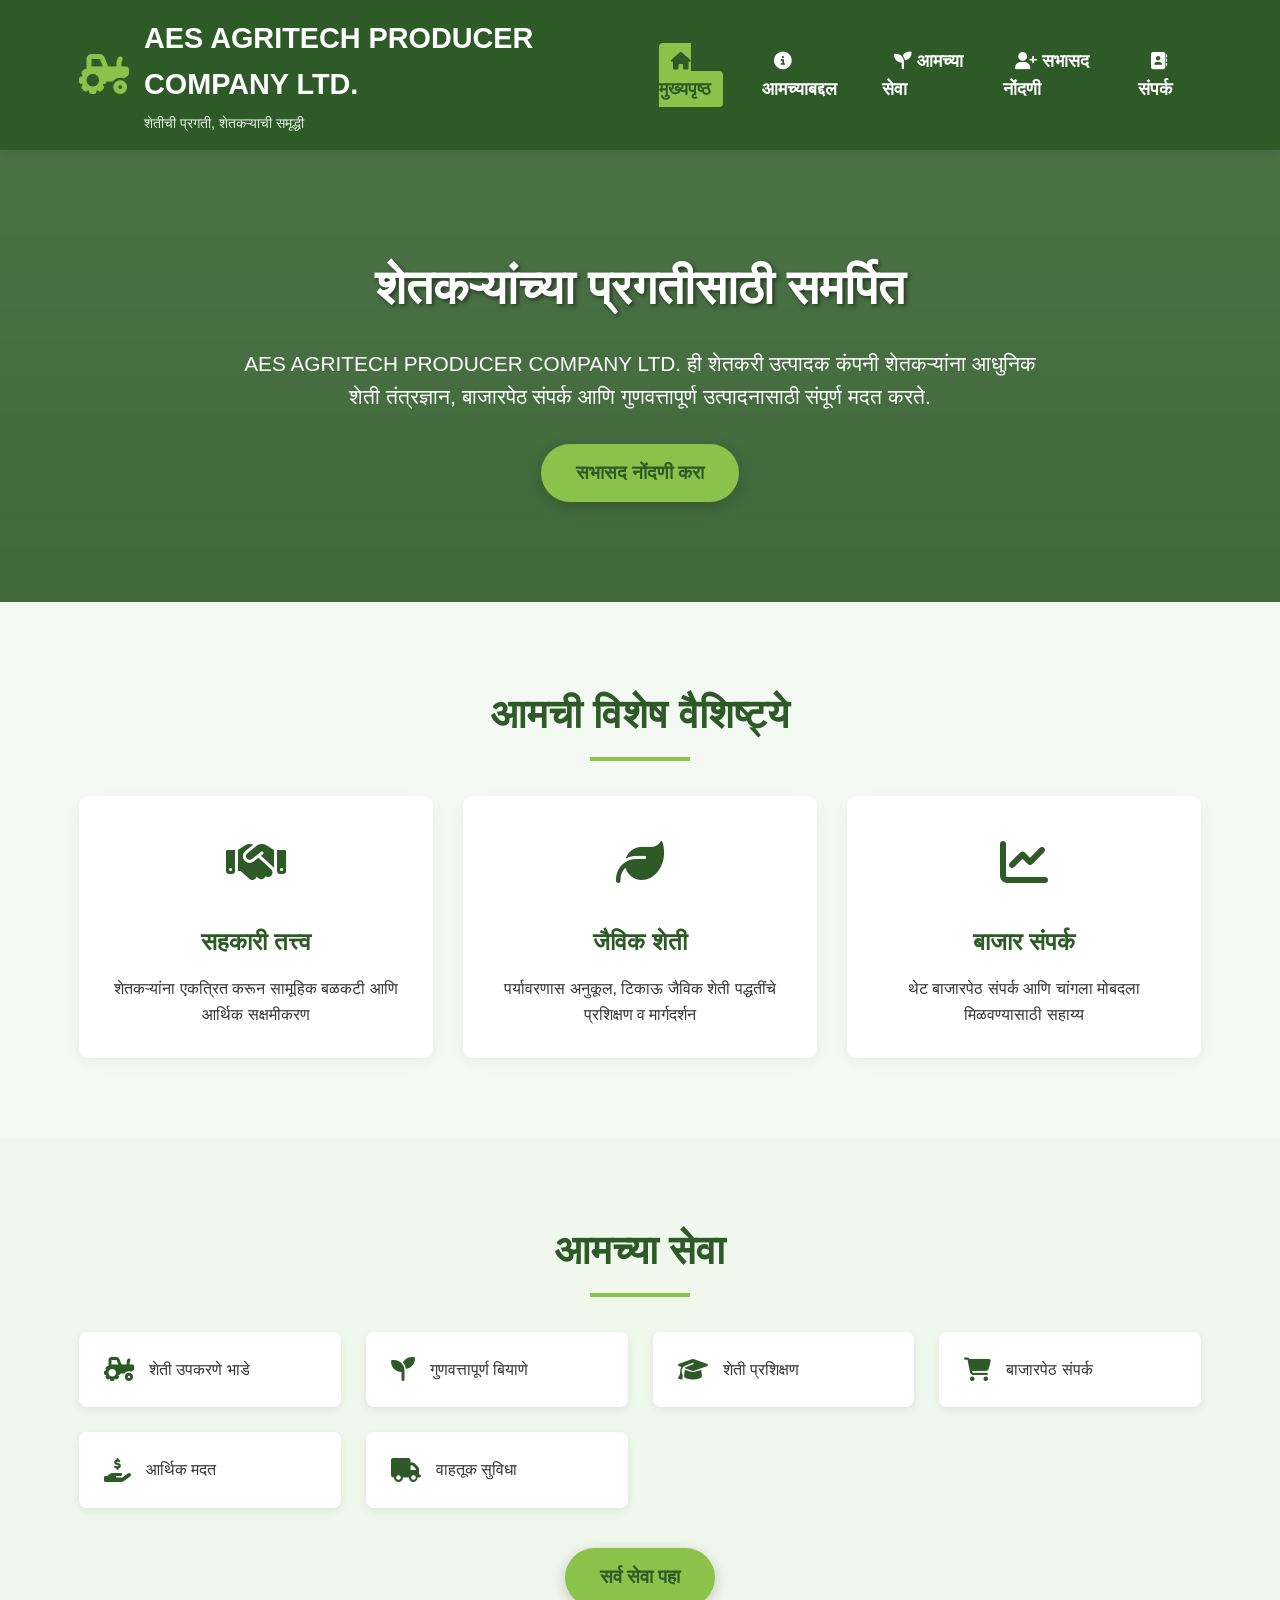
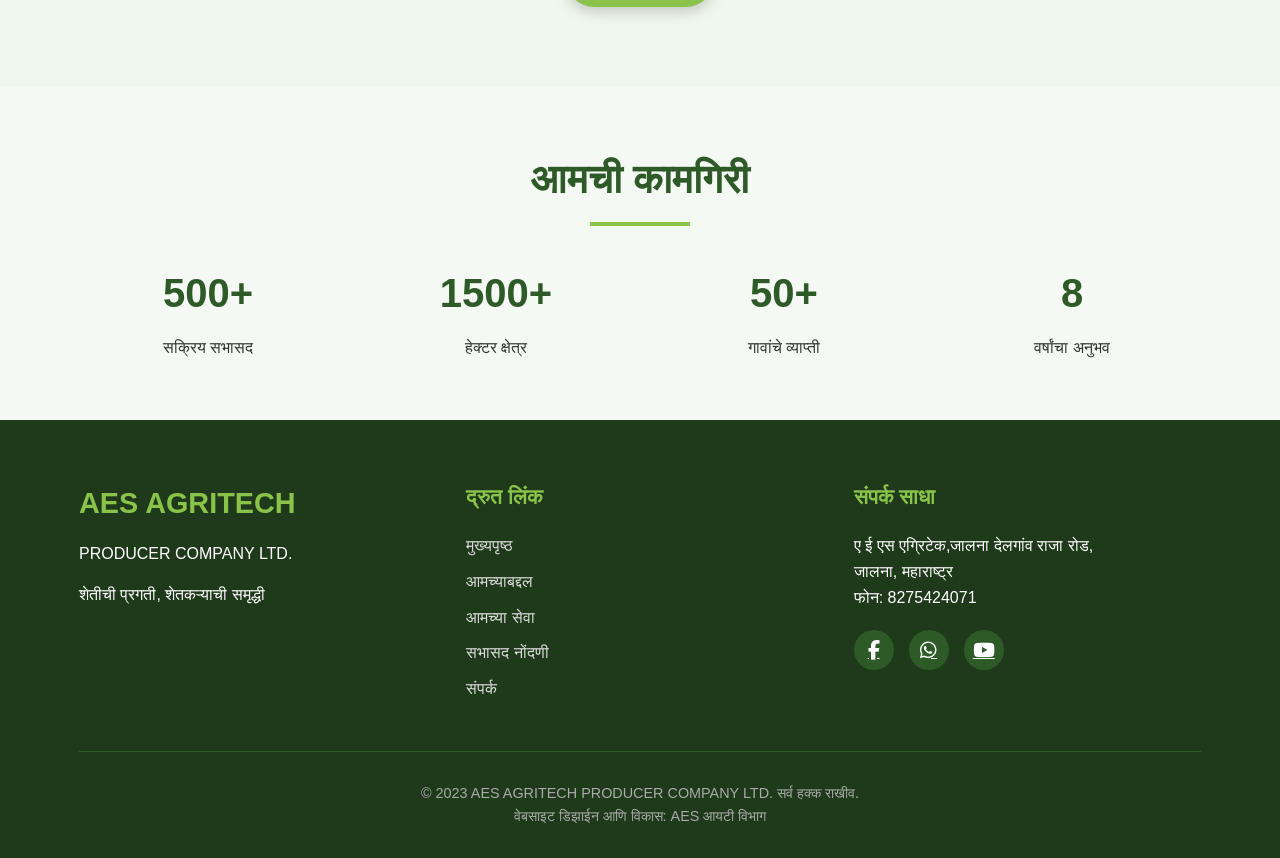
==== commit 3292a990: "Update contact information in footer section" ====
--- a/index.html
+++ b/index.html
@@ -513,8 +513,8 @@
                 
                 <div class="footer-social">
                     <h4>संपर्क साधा</h4>
-                    <p>कृषी विकास केंद्र, नाशिक रोड,<br>अहमदनगर, महाराष्ट्र</p>
-                    <p>फोन: +९१ २४० २३४५६७८</p>
+                    <p>ए ई एस एग्रिटेक,जालना देलगांव राजा रोड,<br>जालना, महाराष्ट्र</p>
+                    <p>फोन: 8275424071</p>
                     <div class="social-icons" style="margin-top: 20px;">
                         <a href="#"><i class="fab fa-facebook-f"></i></a>
                         <a href="#"><i class="fab fa-whatsapp"></i></a>
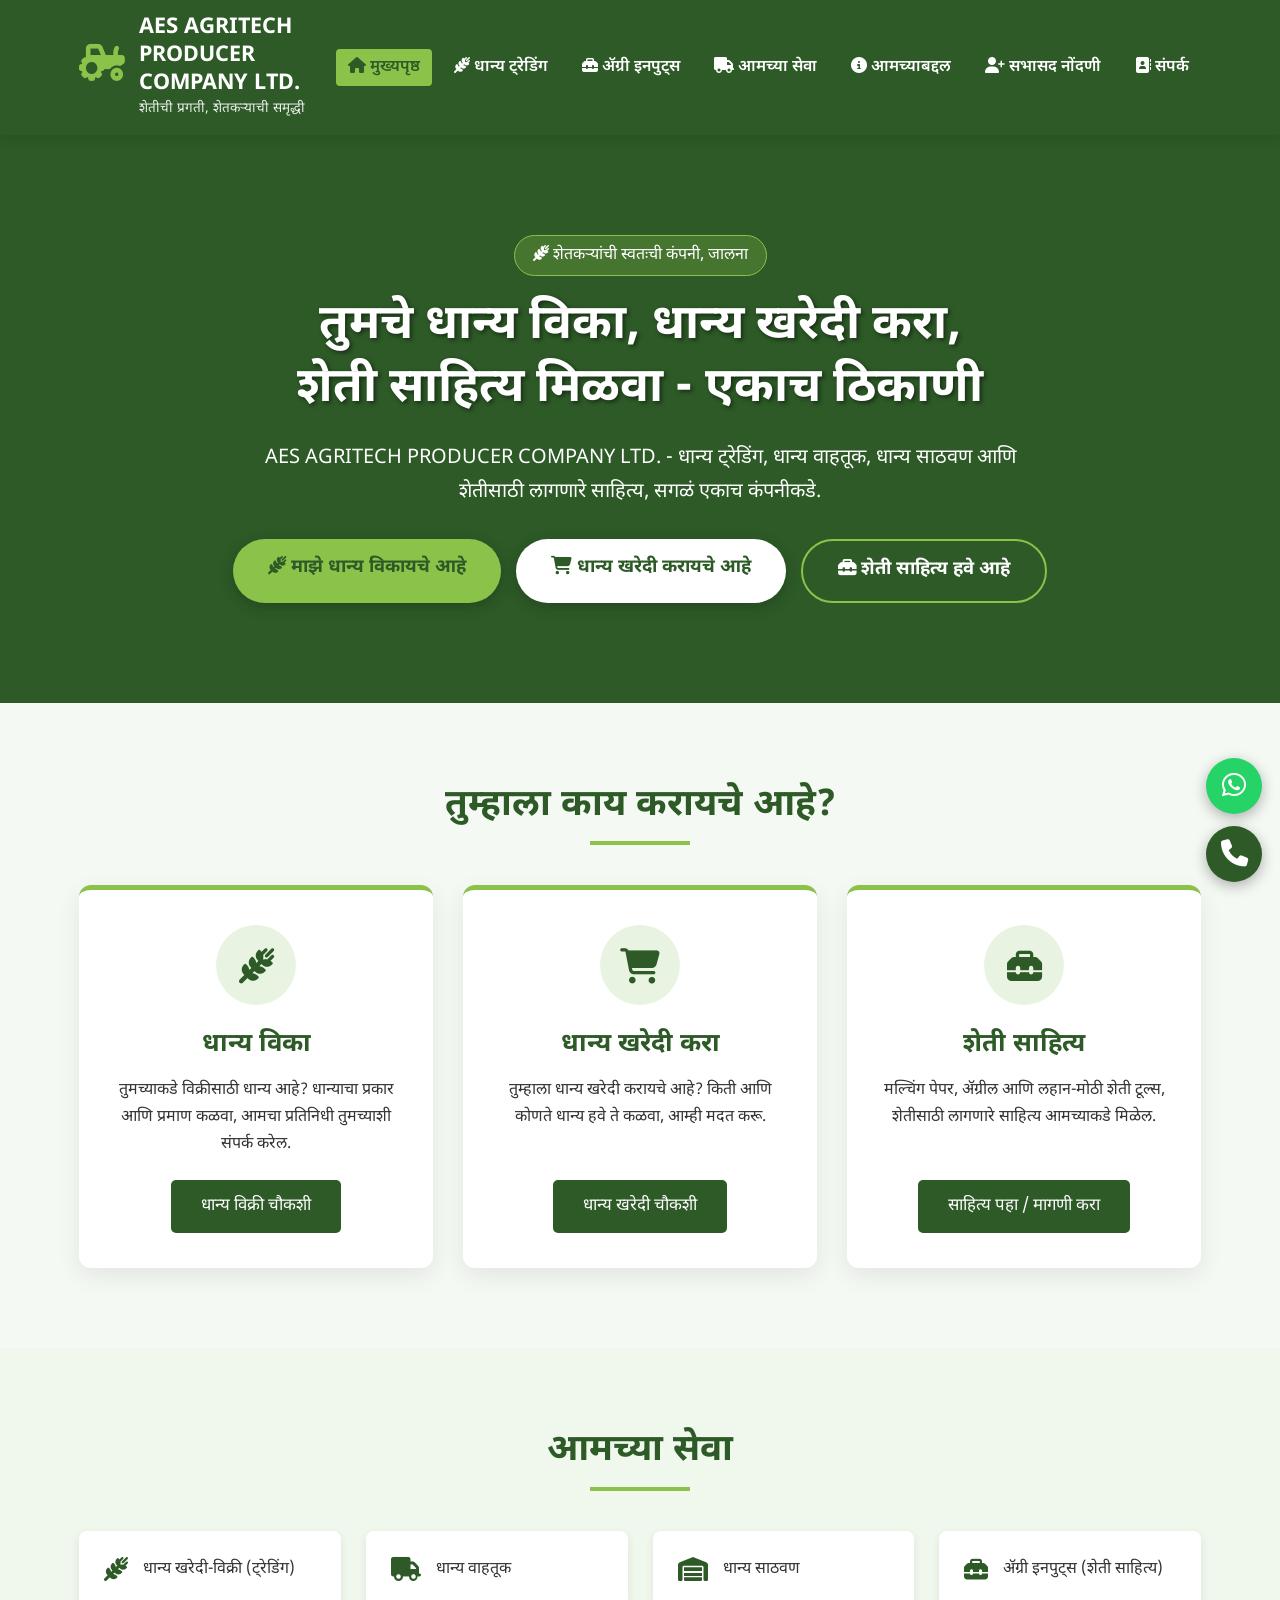
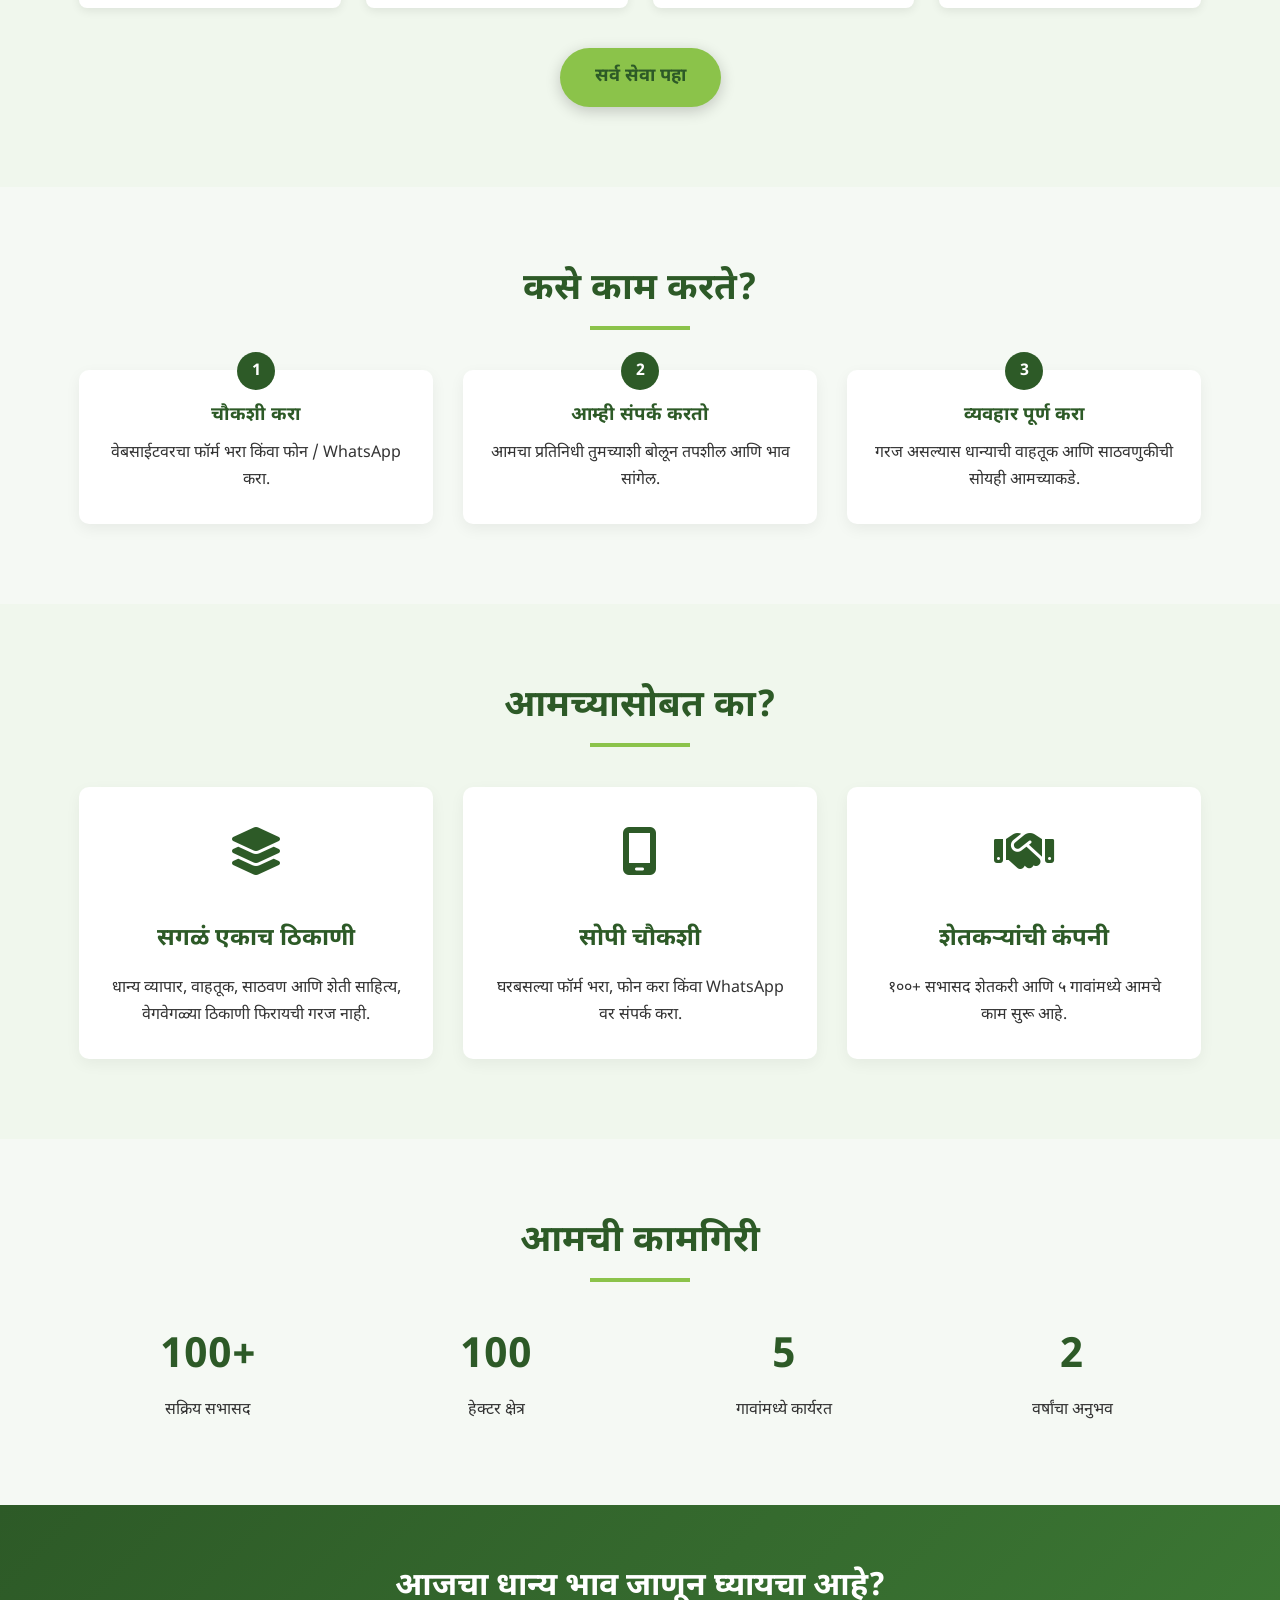
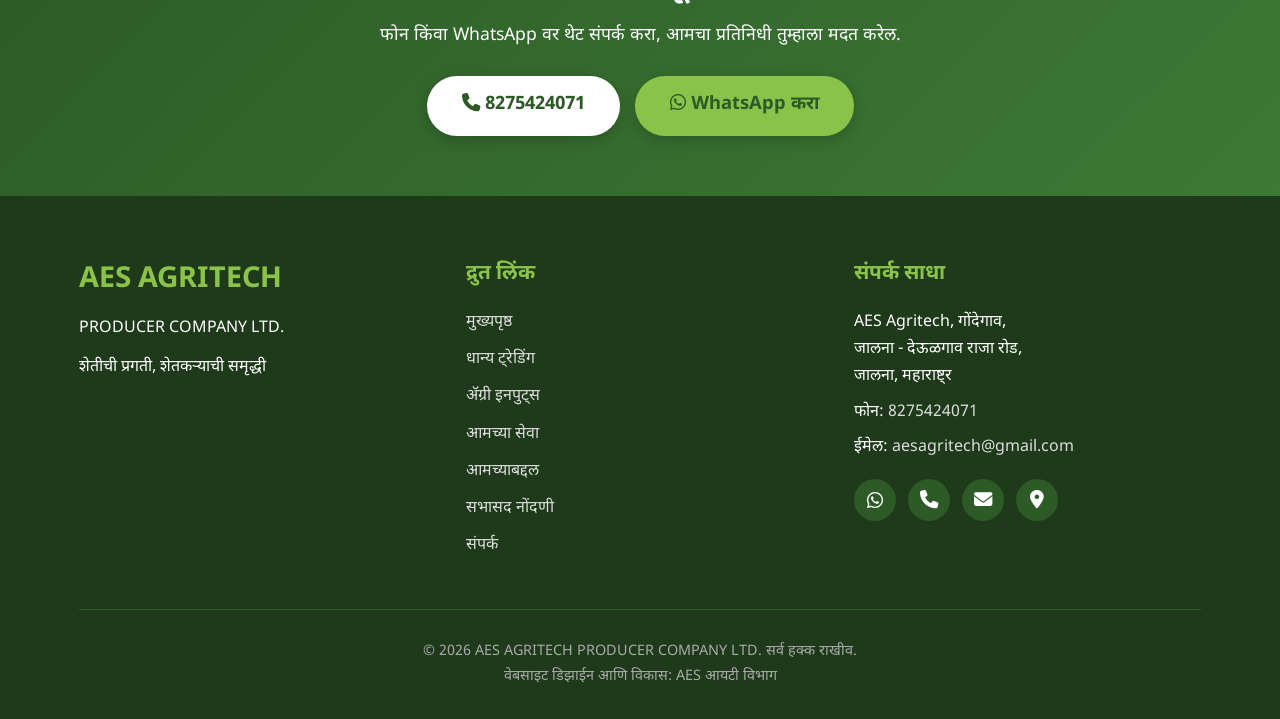
==== commit 2d2574fa: "Add files via upload" ====
--- a/index.html
+++ b/index.html
@@ -3,384 +3,58 @@
 <head>
     <meta charset="UTF-8">
     <meta name="viewport" content="width=device-width, initial-scale=1.0">
-    <title>AES AGRITECH PRODUCER COMPANY LTD.</title>
+    <title>धान्य खरेदी-विक्री, वाहतूक, साठवण व ॲग्री इनपुट्स | AES Agritech, जालना</title>
+    <meta name="description" content="जालना येथील AES Agritech Producer Company Ltd. - धान्य ट्रेडिंग (खरेदी-विक्री), धान्य वाहतूक, धान्य साठवण आणि मल्चिंग पेपर, ॲग्रील व शेती टूल्स. तुमचे धान्य विका किंवा शेती साहित्य खरेदी करा.">
+    <meta name="theme-color" content="#2d5a27">
+    <link rel="canonical" href="https://aesagritech.com/">
+    <link rel="icon" href="data:image/svg+xml,<svg xmlns=%22http://www.w3.org/2000/svg%22 viewBox=%220 0 100 100%22><text y=%22.9em%22 font-size=%2290%22>🌾</text></svg>">
+    <meta property="og:type" content="website">
+    <meta property="og:title" content="धान्य खरेदी-विक्री, वाहतूक, साठवण व ॲग्री इनपुट्स | AES Agritech, जालना">
+    <meta property="og:description" content="जालना येथील AES Agritech Producer Company Ltd. - धान्य ट्रेडिंग (खरेदी-विक्री), धान्य वाहतूक, धान्य साठवण आणि मल्चिंग पेपर, ॲग्रील व शेती टूल्स. तुमचे धान्य विका किंवा शेती साहित्य खरेदी करा.">
+    <meta property="og:url" content="https://aesagritech.com/">
+    <meta property="og:locale" content="mr_IN">
+    <link rel="preconnect" href="https://fonts.googleapis.com">
+    <link rel="preconnect" href="https://fonts.gstatic.com" crossorigin>
+    <link href="https://fonts.googleapis.com/css2?family=Noto+Sans+Devanagari:wght@400;600;700&display=swap" rel="stylesheet">
     <link rel="stylesheet" href="https://cdnjs.cloudflare.com/ajax/libs/font-awesome/6.4.0/css/all.min.css">
-    <style>
-        * {
-            margin: 0;
-            padding: 0;
-            box-sizing: border-box;
-            font-family: 'Segoe UI', Tahoma, Geneva, Verdana, sans-serif;
-        }
-        
-        body {
-            background-color: #f5f9f4;
-            color: #333;
-            line-height: 1.6;
-        }
-        
-        .container {
-            width: 90%;
-            max-width: 1200px;
-            margin: 0 auto;
-            padding: 0 15px;
-        }
-        
-        /* Header Styles */
-        header {
-            background-color: #2d5a27;
-            color: white;
-            padding: 15px 0;
-            box-shadow: 0 4px 12px rgba(0, 0, 0, 0.1);
-            position: sticky;
-            top: 0;
-            z-index: 1000;
-        }
-        
-        .header-container {
-            display: flex;
-            justify-content: space-between;
-            align-items: center;
-        }
-        
-        .logo {
-            display: flex;
-            align-items: center;
-            gap: 15px;
-        }
-        
-        .logo-icon {
-            font-size: 2.5rem;
-            color: #8bc34a;
-        }
-        
-        .logo-text h1 {
-            font-size: 1.8rem;
-            margin-bottom: 5px;
-        }
-        
-        .logo-text p {
-            font-size: 0.9rem;
-            opacity: 0.9;
-        }
-        
-        nav ul {
-            display: flex;
-            list-style: none;
-        }
-        
-        nav ul li {
-            margin-left: 25px;
-        }
-        
-        nav ul li a {
-            color: white;
-            text-decoration: none;
-            font-weight: 600;
-            font-size: 1.1rem;
-            padding: 8px 12px;
-            border-radius: 4px;
-            transition: all 0.3s ease;
-        }
-        
-        nav ul li a:hover, nav ul li a.active {
-            background-color: #8bc34a;
-            color: #2d5a27;
-        }
-        
-        .mobile-menu-btn {
-            display: none;
-            background: none;
-            border: none;
-            color: white;
-            font-size: 1.5rem;
-            cursor: pointer;
-        }
-        
-        /* Hero Section */
-        .hero {
-            background: linear-gradient(rgba(45, 90, 39, 0.85), rgba(45, 90, 39, 0.9)), url('https://images.unsplash.com/photo-1500382017468-9049fed747ef?ixlib=rb-4.0.3&auto=format&fit=crop&w=1200&q=80');
-            background-size: cover;
-            background-position: center;
-            color: white;
-            padding: 100px 0;
-            text-align: center;
-        }
-        
-        .hero h2 {
-            font-size: 3rem;
-            margin-bottom: 20px;
-            text-shadow: 2px 2px 4px rgba(0, 0, 0, 0.5);
-        }
-        
-        .hero p {
-            font-size: 1.3rem;
-            max-width: 800px;
-            margin: 0 auto 30px;
-        }
-        
-        .cta-button {
-            display: inline-block;
-            background-color: #8bc34a;
-            color: #2d5a27;
-            padding: 14px 35px;
-            font-size: 1.2rem;
-            font-weight: bold;
-            text-decoration: none;
-            border-radius: 50px;
-            transition: all 0.3s ease;
-            box-shadow: 0 4px 15px rgba(0, 0, 0, 0.2);
-        }
-        
-        .cta-button:hover {
-            background-color: #7cb342;
-            transform: translateY(-3px);
-            box-shadow: 0 6px 20px rgba(0, 0, 0, 0.25);
-        }
-        
-        /* Features Section */
-        .features {
-            padding: 80px 0;
-        }
-        
-        .section-title {
-            text-align: center;
-            color: #2d5a27;
-            font-size: 2.5rem;
-            margin-bottom: 50px;
-            position: relative;
-        }
-        
-        .section-title:after {
-            content: '';
-            position: absolute;
-            width: 100px;
-            height: 4px;
-            background-color: #8bc34a;
-            bottom: -15px;
-            left: 50%;
-            transform: translateX(-50%);
-        }
-        
-        .features-grid {
-            display: grid;
-            grid-template-columns: repeat(auto-fit, minmax(300px, 1fr));
-            gap: 30px;
-            margin-top: 50px;
-        }
-        
-        .feature-card {
-            background: white;
-            border-radius: 10px;
-            padding: 30px;
-            box-shadow: 0 5px 15px rgba(0, 0, 0, 0.05);
-            text-align: center;
-            transition: transform 0.3s ease;
-        }
-        
-        .feature-card:hover {
-            transform: translateY(-10px);
-        }
-        
-        .feature-icon {
-            font-size: 3rem;
-            color: #2d5a27;
-            margin-bottom: 20px;
-        }
-        
-        .feature-card h3 {
-            color: #2d5a27;
-            margin-bottom: 15px;
-            font-size: 1.5rem;
-        }
-        
-        /* Services Preview */
-        .services-preview {
-            background-color: #f0f7ed;
-            padding: 80px 0;
-        }
-        
-        .services-grid {
-            display: grid;
-            grid-template-columns: repeat(auto-fit, minmax(250px, 1fr));
-            gap: 25px;
-            margin-top: 40px;
-        }
-        
-        .service-item {
-            background: white;
-            padding: 25px;
-            border-radius: 8px;
-            box-shadow: 0 3px 10px rgba(0, 0, 0, 0.08);
-            display: flex;
-            align-items: center;
-            gap: 15px;
-        }
-        
-        .service-item i {
-            color: #2d5a27;
-            font-size: 1.5rem;
-        }
-        
-        /* Stats Section */
-        .stats {
-            padding: 60px 0;
-            text-align: center;
-        }
-        
-        .stats-grid {
-            display: grid;
-            grid-template-columns: repeat(auto-fit, minmax(200px, 1fr));
-            gap: 30px;
-            margin-top: 40px;
-        }
-        
-        .stat-item h3 {
-            font-size: 2.5rem;
-            color: #2d5a27;
-            margin-bottom: 10px;
-        }
-        
-        /* Footer */
-        footer {
-            background-color: #1e3a1a;
-            color: white;
-            padding: 60px 0 30px;
-        }
-        
-        .footer-container {
-            display: grid;
-            grid-template-columns: repeat(auto-fit, minmax(250px, 1fr));
-            gap: 40px;
-            margin-bottom: 40px;
-        }
-        
-        .footer-logo h3 {
-            font-size: 1.8rem;
-            margin-bottom: 15px;
-            color: #8bc34a;
-        }
-        
-        .footer-links h4, .footer-social h4 {
-            font-size: 1.3rem;
-            margin-bottom: 20px;
-            color: #8bc34a;
-        }
-        
-        .footer-links ul {
-            list-style: none;
-        }
-        
-        .footer-links ul li {
-            margin-bottom: 10px;
-        }
-        
-        .footer-links ul li a {
-            color: #ddd;
-            text-decoration: none;
-            transition: color 0.3s ease;
-        }
-        
-        .footer-links ul li a:hover {
-            color: #8bc34a;
-        }
-        
-        .social-icons {
-            display: flex;
-            gap: 15px;
-        }
-        
-        .social-icons a {
-            display: inline-flex;
-            align-items: center;
-            justify-content: center;
-            width: 40px;
-            height: 40px;
-            background-color: #2d5a27;
-            color: white;
-            border-radius: 50%;
-            font-size: 1.2rem;
-            transition: all 0.3s ease;
-        }
-        
-        .social-icons a:hover {
-            background-color: #8bc34a;
-            color: #2d5a27;
-            transform: translateY(-3px);
-        }
-        
-        .copyright {
-            text-align: center;
-            padding-top: 30px;
-            border-top: 1px solid #2d5a27;
-            color: #aaa;
-            font-size: 0.9rem;
-        }
-        
-        /* Responsive */
-        @media (max-width: 768px) {
-            nav ul {
-                display: none;
-                position: absolute;
-                top: 100%;
-                left: 0;
-                width: 100%;
-                background-color: #2d5a27;
-                flex-direction: column;
-                padding: 20px 0;
-            }
-            
-            nav ul.show {
-                display: flex;
-            }
-            
-            nav ul li {
-                margin: 0;
-                text-align: center;
-            }
-            
-            nav ul li a {
-                display: block;
-                padding: 15px;
-            }
-            
-            .mobile-menu-btn {
-                display: block;
-            }
-            
-            .hero h2 {
-                font-size: 2rem;
-            }
-            
-            .hero p {
-                font-size: 1.1rem;
-            }
-        }
-    </style>
+    <link rel="stylesheet" href="style.css">
+    <script type="application/ld+json">
+    {
+      "@context": "https://schema.org",
+      "@type": "Organization",
+      "name": "AES Agritech Producer Company Ltd.",
+      "url": "https://aesagritech.com/",
+      "description": "धान्य ट्रेडिंग, धान्य वाहतूक, धान्य साठवण आणि ॲग्री इनपुट्स पुरवठा - जालना",
+      "telephone": "+91-8275424071",
+      "email": "aesagritech@gmail.com",
+      "address": {
+        "@type": "PostalAddress",
+        "streetAddress": "गोंदेगाव, जालना - देऊळगाव राजा रोड",
+        "addressLocality": "जालना",
+        "addressRegion": "महाराष्ट्र",
+        "addressCountry": "IN"
+      }
+    }
+    </script>
 </head>
 <body>
-    <!-- Header -->
     <header>
         <div class="container header-container">
-            <div class="logo">
-                <div class="logo-icon">
-                    <i class="fas fa-tractor"></i>
-                </div>
+            <a href="index.html" class="logo" aria-label="AES AGRITECH मुख्यपृष्ठ">
+                <div class="logo-icon"><i class="fas fa-tractor"></i></div>
                 <div class="logo-text">
                     <h1>AES AGRITECH PRODUCER COMPANY LTD.</h1>
                     <p>शेतीची प्रगती, शेतकऱ्याची समृद्धी</p>
                 </div>
-            </div>
-            
-            <button class="mobile-menu-btn" id="mobileMenuBtn">
-                <i class="fas fa-bars"></i>
-            </button>
-            
-            <nav>
+            </a>
+            <button class="mobile-menu-btn" id="mobileMenuBtn" aria-label="मेनू उघडा / बंद करा" aria-expanded="false"><i class="fas fa-bars"></i></button>
+            <nav aria-label="मुख्य मेनू">
                 <ul id="navMenu">
-                    <li><a href="index.html" class="active"><i class="fas fa-home"></i> मुख्यपृष्ठ</a></li>
+                    <li><a href="index.html" class="active" aria-current="page"><i class="fas fa-home"></i> मुख्यपृष्ठ</a></li>
+                    <li><a href="grain.html"><i class="fas fa-wheat-awn"></i> धान्य ट्रेडिंग</a></li>
+                    <li><a href="inputs.html"><i class="fas fa-toolbox"></i> ॲग्री इनपुट्स</a></li>
+                    <li><a href="services.html"><i class="fas fa-truck"></i> आमच्या सेवा</a></li>
                     <li><a href="about.html"><i class="fas fa-info-circle"></i> आमच्याबद्दल</a></li>
-                    <li><a href="services.html"><i class="fas fa-seedling"></i> आमच्या सेवा</a></li>
                     <li><a href="registration.html"><i class="fas fa-user-plus"></i> सभासद नोंदणी</a></li>
                     <li><a href="contact.html"><i class="fas fa-address-book"></i> संपर्क</a></li>
                 </ul>
@@ -388,167 +62,150 @@
         </div>
     </header>
 
-    <!-- Hero Section -->
     <section class="hero">
         <div class="container">
-            <h2>शेतकऱ्यांच्या प्रगतीसाठी समर्पित</h2>
-            <p>AES AGRITECH PRODUCER COMPANY LTD. ही शेतकरी उत्पादक कंपनी शेतकऱ्यांना आधुनिक शेती तंत्रज्ञान, बाजारपेठ संपर्क आणि गुणवत्तापूर्ण उत्पादनासाठी संपूर्ण मदत करते.</p>
-            <a href="registration.html" class="cta-button">सभासद नोंदणी करा</a>
-        </div>
-    </section>
-
-    <!-- Features Section -->
-    <section class="features">
-        <div class="container">
-            <h2 class="section-title">आमची विशेष वैशिष्ट्ये</h2>
-            <div class="features-grid">
-                <div class="feature-card">
-                    <div class="feature-icon">
-                        <i class="fas fa-handshake"></i>
-                    </div>
-                    <h3>सहकारी तत्त्व</h3>
-                    <p>शेतकऱ्यांना एकत्रित करून सामूहिक बळकटी आणि आर्थिक सक्षमीकरण</p>
-                </div>
-                
-                <div class="feature-card">
-                    <div class="feature-icon">
-                        <i class="fas fa-leaf"></i>
-                    </div>
-                    <h3>जैविक शेती</h3>
-                    <p>पर्यावरणास अनुकूल, टिकाऊ जैविक शेती पद्धतींचे प्रशिक्षण व मार्गदर्शन</p>
-                </div>
-                
-                <div class="feature-card">
-                    <div class="feature-icon">
-                        <i class="fas fa-chart-line"></i>
-                    </div>
-                    <h3>बाजार संपर्क</h3>
-                    <p>थेट बाजारपेठ संपर्क आणि चांगला मोबदला मिळवण्यासाठी सहाय्य</p>
-                </div>
-            </div>
-        </div>
-    </section>
-
-    <!-- Services Preview -->
-    <section class="services-preview">
+            <span class="badge"><i class="fas fa-wheat-awn"></i> शेतकऱ्यांची स्वतःची कंपनी, जालना</span>
+            <h2>तुमचे धान्य विका, धान्य खरेदी करा,<br>शेती साहित्य मिळवा - एकाच ठिकाणी</h2>
+            <p>AES AGRITECH PRODUCER COMPANY LTD. - धान्य ट्रेडिंग, धान्य वाहतूक, धान्य साठवण आणि शेतीसाठी लागणारे साहित्य, सगळं एकाच कंपनीकडे.</p>
+            <div class="hero-actions">
+                <a href="grain.html?type=sell" class="cta-button"><i class="fas fa-wheat-awn"></i> माझे धान्य विकायचे आहे</a>
+                <a href="grain.html?type=buy" class="cta-button cta-white"><i class="fas fa-cart-shopping"></i> धान्य खरेदी करायचे आहे</a>
+                <a href="inputs.html" class="cta-button cta-outline"><i class="fas fa-toolbox"></i> शेती साहित्य हवे आहे</a>
+            </div>
+        </div>
+    </section>
+
+    <section class="block">
+        <div class="container">
+            <h2 class="section-title">तुम्हाला काय करायचे आहे?</h2>
+            <div class="action-grid">
+                <div class="action-card">
+                    <div class="big-icon"><i class="fas fa-wheat-awn"></i></div>
+                    <h3>धान्य विका</h3>
+                    <p>तुमच्याकडे विक्रीसाठी धान्य आहे? धान्याचा प्रकार आणि प्रमाण कळवा, आमचा प्रतिनिधी तुमच्याशी संपर्क करेल.</p>
+                    <a href="grain.html?type=sell" class="service-cta">धान्य विक्री चौकशी</a>
+                </div>
+                <div class="action-card">
+                    <div class="big-icon"><i class="fas fa-cart-shopping"></i></div>
+                    <h3>धान्य खरेदी करा</h3>
+                    <p>तुम्हाला धान्य खरेदी करायचे आहे? किती आणि कोणते धान्य हवे ते कळवा, आम्ही मदत करू.</p>
+                    <a href="grain.html?type=buy" class="service-cta">धान्य खरेदी चौकशी</a>
+                </div>
+                <div class="action-card">
+                    <div class="big-icon"><i class="fas fa-toolbox"></i></div>
+                    <h3>शेती साहित्य</h3>
+                    <p>मल्चिंग पेपर, ॲग्रील आणि लहान-मोठी शेती टूल्स, शेतीसाठी लागणारे साहित्य आमच्याकडे मिळेल.</p>
+                    <a href="inputs.html" class="service-cta">साहित्य पहा / मागणी करा</a>
+                </div>
+            </div>
+        </div>
+    </section>
+
+    <section class="block alt">
         <div class="container">
             <h2 class="section-title">आमच्या सेवा</h2>
             <div class="services-grid">
-                <div class="service-item">
-                    <i class="fas fa-tractor"></i>
-                    <span>शेती उपकरणे भाडे</span>
-                </div>
-                <div class="service-item">
-                    <i class="fas fa-seedling"></i>
-                    <span>गुणवत्तापूर्ण बियाणे</span>
-                </div>
-                <div class="service-item">
-                    <i class="fas fa-graduation-cap"></i>
-                    <span>शेती प्रशिक्षण</span>
-                </div>
-                <div class="service-item">
-                    <i class="fas fa-shopping-cart"></i>
-                    <span>बाजारपेठ संपर्क</span>
-                </div>
-                <div class="service-item">
-                    <i class="fas fa-hand-holding-usd"></i>
-                    <span>आर्थिक मदत</span>
-                </div>
-                <div class="service-item">
-                    <i class="fas fa-truck"></i>
-                    <span>वाहतूक सुविधा</span>
-                </div>
-            </div>
-            <div style="text-align: center; margin-top: 40px;">
+                <div class="service-item"><i class="fas fa-wheat-awn"></i><span>धान्य खरेदी-विक्री (ट्रेडिंग)</span></div>
+                <div class="service-item"><i class="fas fa-truck"></i><span>धान्य वाहतूक</span></div>
+                <div class="service-item"><i class="fas fa-warehouse"></i><span>धान्य साठवण</span></div>
+                <div class="service-item"><i class="fas fa-toolbox"></i><span>ॲग्री इनपुट्स (शेती साहित्य)</span></div>
+            </div>
+            <div class="center" style="margin-top: 40px;">
                 <a href="services.html" class="cta-button">सर्व सेवा पहा</a>
             </div>
         </div>
     </section>
 
-    <!-- Stats Section -->
-    <section class="stats">
+    <section class="block">
+        <div class="container">
+            <h2 class="section-title">कसे काम करते?</h2>
+            <div class="steps">
+                <div class="step"><h3>चौकशी करा</h3><p>वेबसाईटवरचा फॉर्म भरा किंवा फोन / WhatsApp करा.</p></div>
+                <div class="step"><h3>आम्ही संपर्क करतो</h3><p>आमचा प्रतिनिधी तुमच्याशी बोलून तपशील आणि भाव सांगेल.</p></div>
+                <div class="step"><h3>व्यवहार पूर्ण करा</h3><p>गरज असल्यास धान्याची वाहतूक आणि साठवणुकीची सोयही आमच्याकडे.</p></div>
+            </div>
+        </div>
+    </section>
+
+    <section class="block alt">
+        <div class="container">
+            <h2 class="section-title">आमच्यासोबत का?</h2>
+            <div class="features-grid">
+                <div class="feature-card"><div class="feature-icon"><i class="fas fa-layer-group"></i></div><h3>सगळं एकाच ठिकाणी</h3><p>धान्य व्यापार, वाहतूक, साठवण आणि शेती साहित्य, वेगवेगळ्या ठिकाणी फिरायची गरज नाही.</p></div>
+                <div class="feature-card"><div class="feature-icon"><i class="fas fa-mobile-screen"></i></div><h3>सोपी चौकशी</h3><p>घरबसल्या फॉर्म भरा, फोन करा किंवा WhatsApp वर संपर्क करा.</p></div>
+                <div class="feature-card"><div class="feature-icon"><i class="fas fa-handshake"></i></div><h3>शेतकऱ्यांची कंपनी</h3><p>१००+ सभासद शेतकरी आणि ५ गावांमध्ये आमचे काम सुरू आहे.</p></div>
+            </div>
+        </div>
+    </section>
+
+    <section class="block stats">
         <div class="container">
             <h2 class="section-title">आमची कामगिरी</h2>
             <div class="stats-grid">
-                <div class="stat-item">
-                    <h3>500+</h3>
-                    <p>सक्रिय सभासद</p>
-                </div>
-                <div class="stat-item">
-                    <h3>1500+</h3>
-                    <p>हेक्टर क्षेत्र</p>
-                </div>
-                <div class="stat-item">
-                    <h3>50+</h3>
-                    <p>गावांचे व्याप्ती</p>
-                </div>
-                <div class="stat-item">
-                    <h3>8</h3>
-                    <p>वर्षांचा अनुभव</p>
-                </div>
-            </div>
-        </div>
-    </section>
-
-    <!-- Footer -->
+                <div class="stat-item"><h3>100+</h3><p>सक्रिय सभासद</p></div>
+                <div class="stat-item"><h3>100</h3><p>हेक्टर क्षेत्र</p></div>
+                <div class="stat-item"><h3>5</h3><p>गावांमध्ये कार्यरत</p></div>
+                <div class="stat-item"><h3>2</h3><p>वर्षांचा अनुभव</p></div>
+            </div>
+        </div>
+    </section>
+
+    <section class="band">
+        <div class="container">
+            <h2>आजचा धान्य भाव जाणून घ्यायचा आहे?</h2>
+            <p>फोन किंवा WhatsApp वर थेट संपर्क करा, आमचा प्रतिनिधी तुम्हाला मदत करेल.</p>
+            <div class="hero-actions">
+                <a href="tel:+918275424071" class="cta-button cta-white"><i class="fas fa-phone"></i> 8275424071</a>
+                <a href="https://wa.me/918275424071?text=नमस्कार, मला आजचा धान्य भाव जाणून घ्यायचा आहे." target="_blank" rel="noopener" class="cta-button"><i class="fab fa-whatsapp"></i> WhatsApp करा</a>
+            </div>
+        </div>
+    </section>
+
     <footer>
         <div class="container">
             <div class="footer-container">
                 <div class="footer-logo">
                     <h3>AES AGRITECH</h3>
                     <p>PRODUCER COMPANY LTD.</p>
-                    <p style="margin-top: 15px;">शेतीची प्रगती, शेतकऱ्याची समृद्धी</p>
-                </div>
-                
+                    <p style="margin-top: 12px;">शेतीची प्रगती, शेतकऱ्याची समृद्धी</p>
+                </div>
                 <div class="footer-links">
                     <h4>द्रुत लिंक</h4>
                     <ul>
                         <li><a href="index.html">मुख्यपृष्ठ</a></li>
+                        <li><a href="grain.html">धान्य ट्रेडिंग</a></li>
+                        <li><a href="inputs.html">ॲग्री इनपुट्स</a></li>
+                        <li><a href="services.html">आमच्या सेवा</a></li>
                         <li><a href="about.html">आमच्याबद्दल</a></li>
-                        <li><a href="services.html">आमच्या सेवा</a></li>
                         <li><a href="registration.html">सभासद नोंदणी</a></li>
                         <li><a href="contact.html">संपर्क</a></li>
                     </ul>
                 </div>
-                
                 <div class="footer-social">
                     <h4>संपर्क साधा</h4>
-                    <p>ए ई एस एग्रिटेक,जालना देलगांव राजा रोड,<br>जालना, महाराष्ट्र</p>
-                    <p>फोन: 8275424071</p>
-                    <div class="social-icons" style="margin-top: 20px;">
-                        <a href="#"><i class="fab fa-facebook-f"></i></a>
-                        <a href="#"><i class="fab fa-whatsapp"></i></a>
-                        <a href="#"><i class="fab fa-youtube"></i></a>
+                    <p>AES Agritech, गोंदेगाव,<br>जालना - देऊळगाव राजा रोड,<br>जालना, महाराष्ट्र</p>
+                    <p>फोन: <a href="tel:+918275424071">8275424071</a></p>
+                    <p>ईमेल: <a href="mailto:aesagritech@gmail.com">aesagritech@gmail.com</a></p>
+                    <div class="social-icons">
+                        <a href="https://wa.me/918275424071" target="_blank" rel="noopener" aria-label="WhatsApp"><i class="fab fa-whatsapp"></i></a>
+                        <a href="tel:+918275424071" aria-label="फोन करा"><i class="fas fa-phone"></i></a>
+                        <a href="mailto:aesagritech@gmail.com" aria-label="ईमेल पाठवा"><i class="fas fa-envelope"></i></a>
+                        <a href="https://www.google.com/maps/search/?api=1&query=AES+Agritech+Gondegaon+Jalna+Deulgaon+Raja+Road" target="_blank" rel="noopener" aria-label="Google Maps वर पहा"><i class="fas fa-location-dot"></i></a>
                     </div>
                 </div>
             </div>
-            
             <div class="copyright">
-                <p>© 2023 AES AGRITECH PRODUCER COMPANY LTD. सर्व हक्क राखीव.</p>
+                <p>© <span class="js-year">2026</span> AES AGRITECH PRODUCER COMPANY LTD. सर्व हक्क राखीव.</p>
                 <p>वेबसाइट डिझाईन आणि विकास: AES आयटी विभाग</p>
             </div>
         </div>
     </footer>
 
-    <script>
-        // Mobile menu toggle
-        const mobileMenuBtn = document.getElementById('mobileMenuBtn');
-        const navMenu = document.getElementById('navMenu');
-        
-        mobileMenuBtn.addEventListener('click', () => {
-            navMenu.classList.toggle('show');
-            mobileMenuBtn.innerHTML = navMenu.classList.contains('show') 
-                ? '<i class="fas fa-times"></i>' 
-                : '<i class="fas fa-bars"></i>';
-        });
-        
-        // Close menu when clicking outside
-        document.addEventListener('click', (event) => {
-            if (!event.target.closest('nav') && !event.target.closest('.mobile-menu-btn')) {
-                navMenu.classList.remove('show');
-                mobileMenuBtn.innerHTML = '<i class="fas fa-bars"></i>';
-            }
-        });
-    </script>
+    <div class="float-buttons">
+        <a href="https://wa.me/918275424071?text=नमस्कार, मला AES Agritech बद्दल माहिती हवी आहे." target="_blank" rel="noopener" class="float-whatsapp" aria-label="WhatsApp वर संपर्क करा"><i class="fab fa-whatsapp"></i></a>
+        <a href="tel:+918275424071" class="float-call" aria-label="फोन करा"><i class="fas fa-phone"></i></a>
+    </div>
+
+    <script src="script.js"></script>
 </body>
 </html>
--- a/style.css
+++ b/style.css
@@ -0,0 +1,207 @@
+/* AES AGRITECH - सर्व पानांसाठी एकच डिझाईन फाइल */
+* { margin: 0; padding: 0; box-sizing: border-box; font-family: 'Noto Sans Devanagari', 'Segoe UI', Tahoma, Geneva, Verdana, sans-serif; }
+html { scroll-behavior: smooth; }
+body { background-color: #f5f9f4; color: #333; line-height: 1.7; }
+img { max-width: 100%; }
+a:focus-visible, button:focus-visible, input:focus-visible, select:focus-visible, textarea:focus-visible { outline: 3px solid #8bc34a; outline-offset: 2px; }
+
+.container { width: 90%; max-width: 1200px; margin: 0 auto; padding: 0 15px; }
+
+/* ---------- Header ---------- */
+header { background-color: #2d5a27; color: white; padding: 14px 0; box-shadow: 0 4px 12px rgba(0,0,0,.1); position: sticky; top: 0; z-index: 1000; }
+.header-container { display: flex; justify-content: space-between; align-items: center; gap: 15px; }
+.logo { display: flex; align-items: center; gap: 14px; color: white; text-decoration: none; }
+.logo-icon { font-size: 2.3rem; color: #8bc34a; }
+.logo-text h1 { font-size: 1.35rem; line-height: 1.3; }
+.logo-text p { font-size: .85rem; opacity: .9; }
+nav ul { display: flex; list-style: none; }
+nav ul li { margin-left: 10px; }
+nav ul li a { color: white; text-decoration: none; font-weight: 600; font-size: 1rem; padding: 8px 12px; border-radius: 4px; transition: all .3s ease; white-space: nowrap; }
+nav ul li a:hover, nav ul li a.active { background-color: #8bc34a; color: #2d5a27; }
+.mobile-menu-btn { display: none; background: none; border: none; color: white; font-size: 1.6rem; cursor: pointer; padding: 6px 10px; }
+
+/* ---------- Hero / Page header ---------- */
+.hero { background: linear-gradient(rgba(45,90,39,.85), rgba(45,90,39,.9)), url('https://images.unsplash.com/photo-1500382017468-9049fed747ef?auto=format&fit=crop&w=1200&q=80'); background-color: #2d5a27; background-size: cover; background-position: center; color: white; padding: 100px 0; text-align: center; }
+.hero h2 { font-size: 3rem; margin-bottom: 20px; text-shadow: 2px 2px 4px rgba(0,0,0,.5); line-height: 1.3; }
+.hero p { font-size: 1.25rem; max-width: 800px; margin: 0 auto 30px; }
+.page-header { background: linear-gradient(rgba(45,90,39,.92), rgba(45,90,39,.92)), url('https://images.unsplash.com/photo-1500382017468-9049fed747ef?auto=format&fit=crop&w=1200&q=80'); background-color: #2d5a27; background-size: cover; background-position: center; color: white; padding: 80px 0; text-align: center; }
+.page-header h1 { font-size: 2.8rem; margin-bottom: 15px; line-height: 1.3; }
+.page-header p { font-size: 1.2rem; }
+
+.cta-button { display: inline-block; background-color: #8bc34a; color: #2d5a27; padding: 14px 35px; font-size: 1.15rem; font-weight: bold; text-decoration: none; border-radius: 50px; transition: all .3s ease; box-shadow: 0 4px 15px rgba(0,0,0,.2); }
+.cta-button:hover { background-color: #7cb342; transform: translateY(-3px); box-shadow: 0 6px 20px rgba(0,0,0,.25); }
+
+/* ---------- Sections ---------- */
+section.block { padding: 80px 0; }
+section.alt { background-color: #f0f7ed; }
+.section-title { text-align: center; color: #2d5a27; font-size: 2.3rem; margin-bottom: 55px; position: relative; line-height: 1.3; }
+.section-title:after { content: ''; position: absolute; width: 100px; height: 4px; background-color: #8bc34a; bottom: -15px; left: 50%; transform: translateX(-50%); }
+.center { text-align: center; }
+
+.features-grid { display: grid; grid-template-columns: repeat(auto-fit, minmax(280px, 1fr)); gap: 30px; }
+.feature-card { background: white; border-radius: 10px; padding: 30px; box-shadow: 0 5px 15px rgba(0,0,0,.05); text-align: center; transition: transform .3s ease; }
+.feature-card:hover { transform: translateY(-10px); }
+.feature-icon { font-size: 3rem; color: #2d5a27; margin-bottom: 20px; }
+.feature-card h3 { color: #2d5a27; margin-bottom: 15px; font-size: 1.5rem; }
+
+.services-grid { display: grid; grid-template-columns: repeat(auto-fit, minmax(250px, 1fr)); gap: 25px; }
+.service-item { background: white; padding: 25px; border-radius: 8px; box-shadow: 0 3px 10px rgba(0,0,0,.08); display: flex; align-items: center; gap: 15px; }
+.service-item i { color: #2d5a27; font-size: 1.5rem; }
+
+.stats { text-align: center; }
+.stats-grid { display: grid; grid-template-columns: repeat(auto-fit, minmax(200px, 1fr)); gap: 30px; }
+.stat-item h3 { font-size: 2.6rem; color: #2d5a27; margin-bottom: 5px; }
+
+/* ---------- Services page ---------- */
+.services-container { display: grid; grid-template-columns: repeat(auto-fit, minmax(300px, 1fr)); gap: 30px; }
+.service-card { background: white; border-radius: 10px; overflow: hidden; box-shadow: 0 10px 30px rgba(0,0,0,.1); transition: transform .3s ease; display: flex; flex-direction: column; }
+.service-card:hover { transform: translateY(-10px); }
+.service-banner { background: linear-gradient(135deg, #2d5a27, #4f8a3f); color: #cfe9b0; height: 140px; display: flex; align-items: center; justify-content: center; font-size: 4rem; }
+.service-content { padding: 28px; display: flex; flex-direction: column; flex: 1; }
+.service-content h3 { color: #2d5a27; font-size: 1.6rem; margin-bottom: 10px; }
+.service-features { list-style: none; margin: 18px 0 8px; }
+.service-features li { padding: 8px 0; border-bottom: 1px solid #eee; display: flex; align-items: center; gap: 10px; }
+.service-features li i { color: #8bc34a; }
+.service-cta { display: inline-block; align-self: flex-start; background-color: #2d5a27; color: white; padding: 10px 25px; border-radius: 5px; text-decoration: none; margin-top: auto; transition: background-color .3s ease; }
+.service-cta:hover { background-color: #8bc34a; color: #2d5a27; }
+.service-content .service-cta { margin-top: 18px; }
+
+/* ---------- About page ---------- */
+.about-grid { display: grid; grid-template-columns: repeat(auto-fit, minmax(300px, 1fr)); gap: 30px; }
+.info-card { background: white; padding: 32px; border-radius: 10px; box-shadow: 0 5px 20px rgba(0,0,0,.07); }
+.info-card h3 { color: #2d5a27; margin-bottom: 12px; font-size: 1.5rem; display: flex; align-items: center; gap: 12px; }
+.info-card h3 i { color: #8bc34a; }
+.prose { max-width: 850px; margin: 0 auto; font-size: 1.1rem; text-align: center; }
+.check-list { list-style: none; }
+.check-list li { padding: 8px 0 8px 32px; position: relative; }
+.check-list li:before { content: '\f00c'; font-family: 'Font Awesome 6 Free'; font-weight: 900; color: #8bc34a; position: absolute; left: 0; }
+
+/* ---------- Forms ---------- */
+.registration-container, .contact-container { display: flex; gap: 40px; align-items: flex-start; }
+.benefits-box, .contact-info { flex: 1; background: white; padding: 30px; border-radius: 10px; box-shadow: 0 10px 30px rgba(0,0,0,.1); }
+.benefits-box h3, .contact-info h3 { color: #2d5a27; margin-bottom: 20px; font-size: 1.7rem; }
+.benefit-item { display: flex; align-items: flex-start; gap: 15px; margin-bottom: 20px; }
+.benefit-item i { color: #8bc34a; font-size: 1.2rem; margin-top: 5px; }
+.benefit-item h4 { color: #2d5a27; }
+.form-box { flex: 2; background: white; padding: 40px; border-radius: 10px; box-shadow: 0 10px 30px rgba(0,0,0,.1); width: 100%; }
+.form-box h3 { color: #2d5a27; margin-bottom: 25px; font-size: 1.7rem; }
+.form-group { margin-bottom: 22px; }
+.form-group label, .form-label { display: block; margin-bottom: 8px; color: #2d5a27; font-weight: 600; }
+.form-group input[type=text], .form-group input[type=tel], .form-group input[type=email], .form-group input[type=number], .form-group select, .form-group textarea { width: 100%; padding: 12px 15px; border: 1px solid #ccc; border-radius: 5px; font-size: 1rem; transition: border .3s ease; background: #fff; }
+.form-group input:focus, .form-group select:focus, .form-group textarea:focus { border-color: #8bc34a; outline: none; box-shadow: 0 0 0 3px rgba(139,195,74,.25); }
+.form-row { display: flex; gap: 20px; }
+.form-row .form-group { flex: 1; min-width: 0; }
+.checks { display: grid; grid-template-columns: repeat(auto-fit, minmax(200px, 1fr)); gap: 8px 15px; }
+.checks label { font-weight: 400; color: #333; display: flex; align-items: center; gap: 8px; margin: 0; cursor: pointer; }
+.checks input, .consent input { width: 18px; height: 18px; accent-color: #2d5a27; }
+.consent { display: flex; gap: 10px; align-items: flex-start; font-size: .95rem; margin-bottom: 20px; }
+.consent input { margin-top: 5px; flex-shrink: 0; }
+.hint { font-size: .85rem; color: #666; margin-top: 5px; }
+.submit-btn { background-color: #2d5a27; color: white; border: none; padding: 15px 40px; font-size: 1.1rem; border-radius: 5px; cursor: pointer; transition: background-color .3s ease; display: block; width: 100%; margin-top: 10px; }
+.submit-btn:hover { background-color: #3d7a35; }
+.submit-btn:disabled { opacity: .7; cursor: wait; }
+.form-success, .form-error { padding: 15px; border-radius: 5px; margin-top: 20px; display: none; }
+.form-success { background-color: #d4edda; color: #155724; }
+.form-error { background-color: #f8d7da; color: #721c24; }
+.form-error a { color: #721c24; font-weight: 700; }
+.hp { position: absolute; left: -9999px; width: 1px; height: 1px; overflow: hidden; }
+
+/* ---------- Contact ---------- */
+.contact-row { display: flex; gap: 15px; align-items: flex-start; margin-bottom: 22px; }
+.contact-row i { background: #2d5a27; color: white; width: 44px; height: 44px; border-radius: 50%; display: flex; align-items: center; justify-content: center; flex-shrink: 0; }
+.contact-row h4 { color: #2d5a27; }
+.contact-row a { color: #333; text-decoration: none; word-break: break-word; }
+.contact-row a:hover { color: #2d5a27; text-decoration: underline; }
+.btn-small { display: inline-block; background: #2d5a27; color: white; padding: 10px 22px; border-radius: 5px; text-decoration: none; margin-top: 5px; }
+.btn-small:hover { background: #8bc34a; color: #2d5a27; }
+
+/* ---------- Footer ---------- */
+footer { background-color: #1e3a1a; color: white; padding: 60px 0 30px; }
+.footer-container { display: grid; grid-template-columns: repeat(auto-fit, minmax(250px, 1fr)); gap: 40px; margin-bottom: 40px; }
+.footer-logo h3 { font-size: 1.8rem; margin-bottom: 10px; color: #8bc34a; }
+.footer-links h4, .footer-social h4 { font-size: 1.3rem; margin-bottom: 18px; color: #8bc34a; }
+.footer-links ul { list-style: none; }
+.footer-links ul li { margin-bottom: 10px; }
+.footer-links ul li a, .footer-social p a { color: #ddd; text-decoration: none; transition: color .3s ease; }
+.footer-links ul li a:hover, .footer-social p a:hover { color: #8bc34a; }
+.footer-social p { margin-bottom: 8px; }
+.social-icons { display: flex; gap: 12px; margin-top: 18px; flex-wrap: wrap; }
+.social-icons a { display: inline-flex; align-items: center; justify-content: center; width: 42px; height: 42px; background-color: #2d5a27; color: white; border-radius: 50%; font-size: 1.15rem; transition: all .3s ease; text-decoration: none; }
+.social-icons a:hover { background-color: #8bc34a; color: #2d5a27; transform: translateY(-3px); }
+.copyright { text-align: center; padding-top: 30px; border-top: 1px solid #2d5a27; color: #aaa; font-size: .9rem; }
+
+/* ---------- Floating buttons ---------- */
+.float-buttons { position: fixed; right: 18px; bottom: 18px; display: flex; flex-direction: column; gap: 12px; z-index: 1100; }
+.float-buttons a { width: 56px; height: 56px; border-radius: 50%; display: flex; align-items: center; justify-content: center; color: white; font-size: 1.7rem; text-decoration: none; box-shadow: 0 4px 14px rgba(0,0,0,.3); transition: transform .3s ease; }
+.float-buttons a:hover { transform: scale(1.1); }
+.float-whatsapp { background-color: #25d366; }
+.float-call { background-color: #2d5a27; }
+
+/* ---------- Responsive ---------- */
+@media (max-width: 1150px) {
+  .mobile-menu-btn { display: block; }
+  nav ul { display: none; position: absolute; top: 100%; left: 0; width: 100%; background-color: #2d5a27; flex-direction: column; padding: 15px 0; box-shadow: 0 8px 12px rgba(0,0,0,.15); }
+  nav ul.show { display: flex; }
+  nav ul li { margin: 0; text-align: center; }
+  nav ul li a { display: block; padding: 14px; border-radius: 0; }
+  .logo-text p { display: none; }
+}
+@media (max-width: 768px) {
+  .logo-text h1 { font-size: 1rem; }
+  .logo-icon { font-size: 1.8rem; }
+  .hero { padding: 70px 0; }
+  .hero h2 { font-size: 2rem; }
+  .hero p { font-size: 1.05rem; }
+  .page-header { padding: 55px 0; }
+  .page-header h1 { font-size: 2rem; }
+  .page-header p { font-size: 1.05rem; }
+  section.block { padding: 55px 0; }
+  .section-title { font-size: 1.7rem; margin-bottom: 45px; }
+  .registration-container, .contact-container { flex-direction: column; }
+  .form-row { flex-direction: column; gap: 0; }
+  .form-box { padding: 25px 20px; }
+  .benefits-box, .contact-info { width: 100%; }
+  .float-buttons a { width: 50px; height: 50px; font-size: 1.5rem; }
+}
+
+/* ---------- धान्य ट्रेडिंग / ॲग्री इनपुट्स घटक ---------- */
+.hero-actions { display: flex; flex-wrap: wrap; gap: 15px; justify-content: center; }
+.cta-white { background-color: #fff; color: #2d5a27; }
+.cta-white:hover { background-color: #f0f7ed; }
+.cta-outline { background: transparent; color: #fff; border: 2px solid #8bc34a; box-shadow: none; }
+.cta-outline:hover { background-color: #8bc34a; color: #2d5a27; }
+.hero .badge { display: inline-block; background: rgba(139,195,74,.25); border: 1px solid #8bc34a; padding: 6px 18px; border-radius: 50px; margin-bottom: 20px; font-size: 1rem; }
+
+.action-grid { display: grid; grid-template-columns: repeat(auto-fit, minmax(290px, 1fr)); gap: 30px; }
+.action-card { background: white; border-radius: 12px; padding: 35px 28px; text-align: center; box-shadow: 0 8px 25px rgba(0,0,0,.08); border-top: 5px solid #8bc34a; transition: transform .3s ease; display: flex; flex-direction: column; }
+.action-card:hover { transform: translateY(-8px); }
+.action-card .big-icon { width: 80px; height: 80px; border-radius: 50%; background: #e8f3e1; color: #2d5a27; font-size: 2.2rem; display: flex; align-items: center; justify-content: center; margin: 0 auto 18px; }
+.action-card h3 { color: #2d5a27; font-size: 1.6rem; margin-bottom: 10px; }
+.action-card p { margin-bottom: 22px; flex: 1; }
+.action-card .service-cta { align-self: center; margin-top: 0; padding: 12px 30px; font-size: 1.05rem; }
+
+.steps { display: grid; grid-template-columns: repeat(auto-fit, minmax(240px, 1fr)); gap: 30px; counter-reset: step; }
+.step { background: white; border-radius: 10px; padding: 30px 25px; text-align: center; box-shadow: 0 5px 15px rgba(0,0,0,.06); position: relative; }
+.step:before { counter-increment: step; content: counter(step); position: absolute; top: -18px; left: 50%; transform: translateX(-50%); width: 38px; height: 38px; background: #2d5a27; color: #fff; border-radius: 50%; display: flex; align-items: center; justify-content: center; font-weight: 700; }
+.step h3 { color: #2d5a27; margin-bottom: 8px; }
+
+.band { background: linear-gradient(135deg, #2d5a27, #3d7a35); color: #fff; text-align: center; padding: 60px 0; }
+.band h2 { font-size: 2rem; margin-bottom: 12px; line-height: 1.4; }
+.band p { margin-bottom: 25px; font-size: 1.1rem; }
+
+.chips { display: flex; flex-wrap: wrap; gap: 12px; justify-content: center; margin-top: 10px; }
+.chip { background: #fff; border: 2px solid #8bc34a; color: #2d5a27; padding: 8px 20px; border-radius: 50px; font-weight: 600; }
+.two-col { display: grid; grid-template-columns: repeat(auto-fit, minmax(300px, 1fr)); gap: 30px; }
+.product-grid { display: grid; grid-template-columns: repeat(auto-fit, minmax(280px, 1fr)); gap: 30px; }
+.product-card { background: white; border-radius: 10px; overflow: hidden; box-shadow: 0 8px 25px rgba(0,0,0,.08); display: flex; flex-direction: column; }
+.product-card .service-content { flex: 1; }
+
+.radio-group { display: flex; flex-wrap: wrap; gap: 12px; }
+.radio-group label { display: flex; align-items: center; gap: 10px; background: #f0f7ed; border: 2px solid #cfe3c4; border-radius: 8px; padding: 12px 18px; font-weight: 600; color: #2d5a27; cursor: pointer; margin: 0; flex: 1; min-width: 200px; }
+.radio-group input { width: 18px; height: 18px; accent-color: #2d5a27; }
+.radio-group label:has(input:checked) { background: #2d5a27; color: #fff; border-color: #2d5a27; }
+
+@media (max-width: 768px) {
+  .band h2 { font-size: 1.5rem; }
+  .hero-actions .cta-button { width: 100%; text-align: center; }
+}
